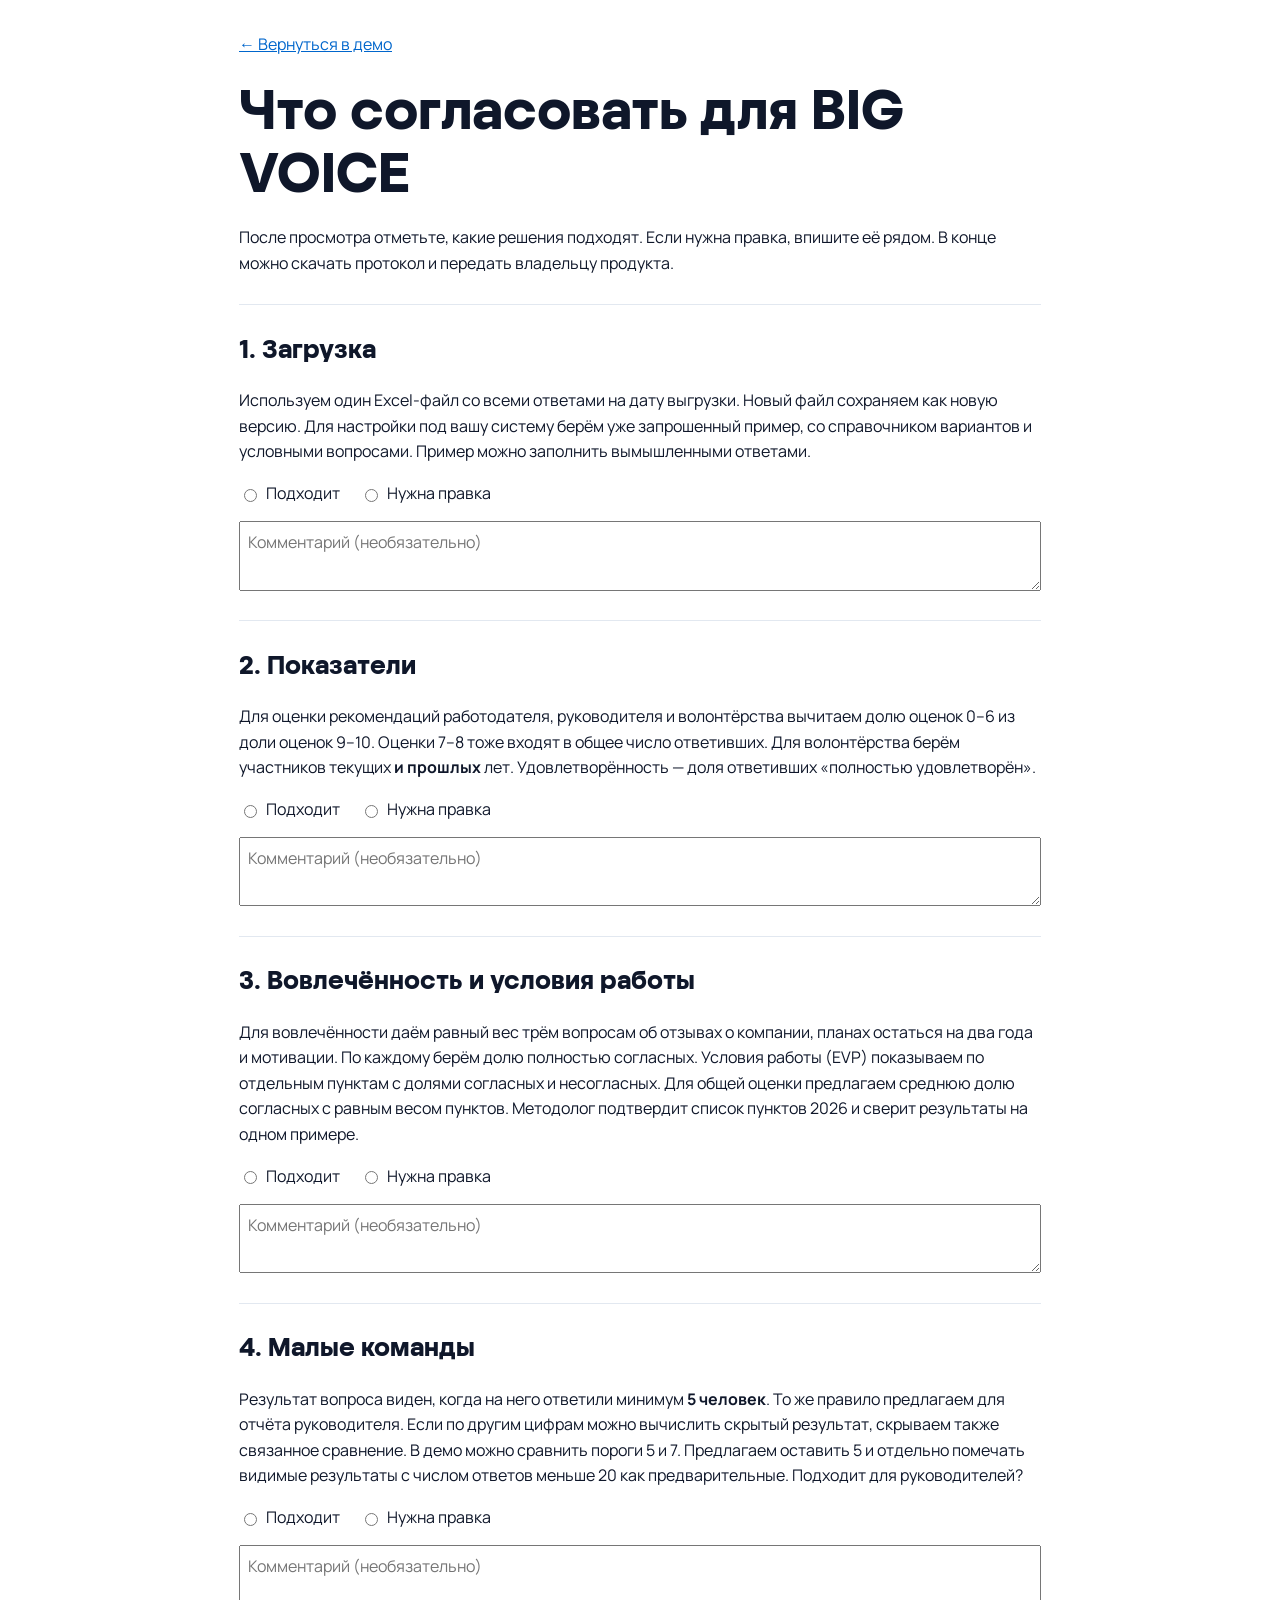
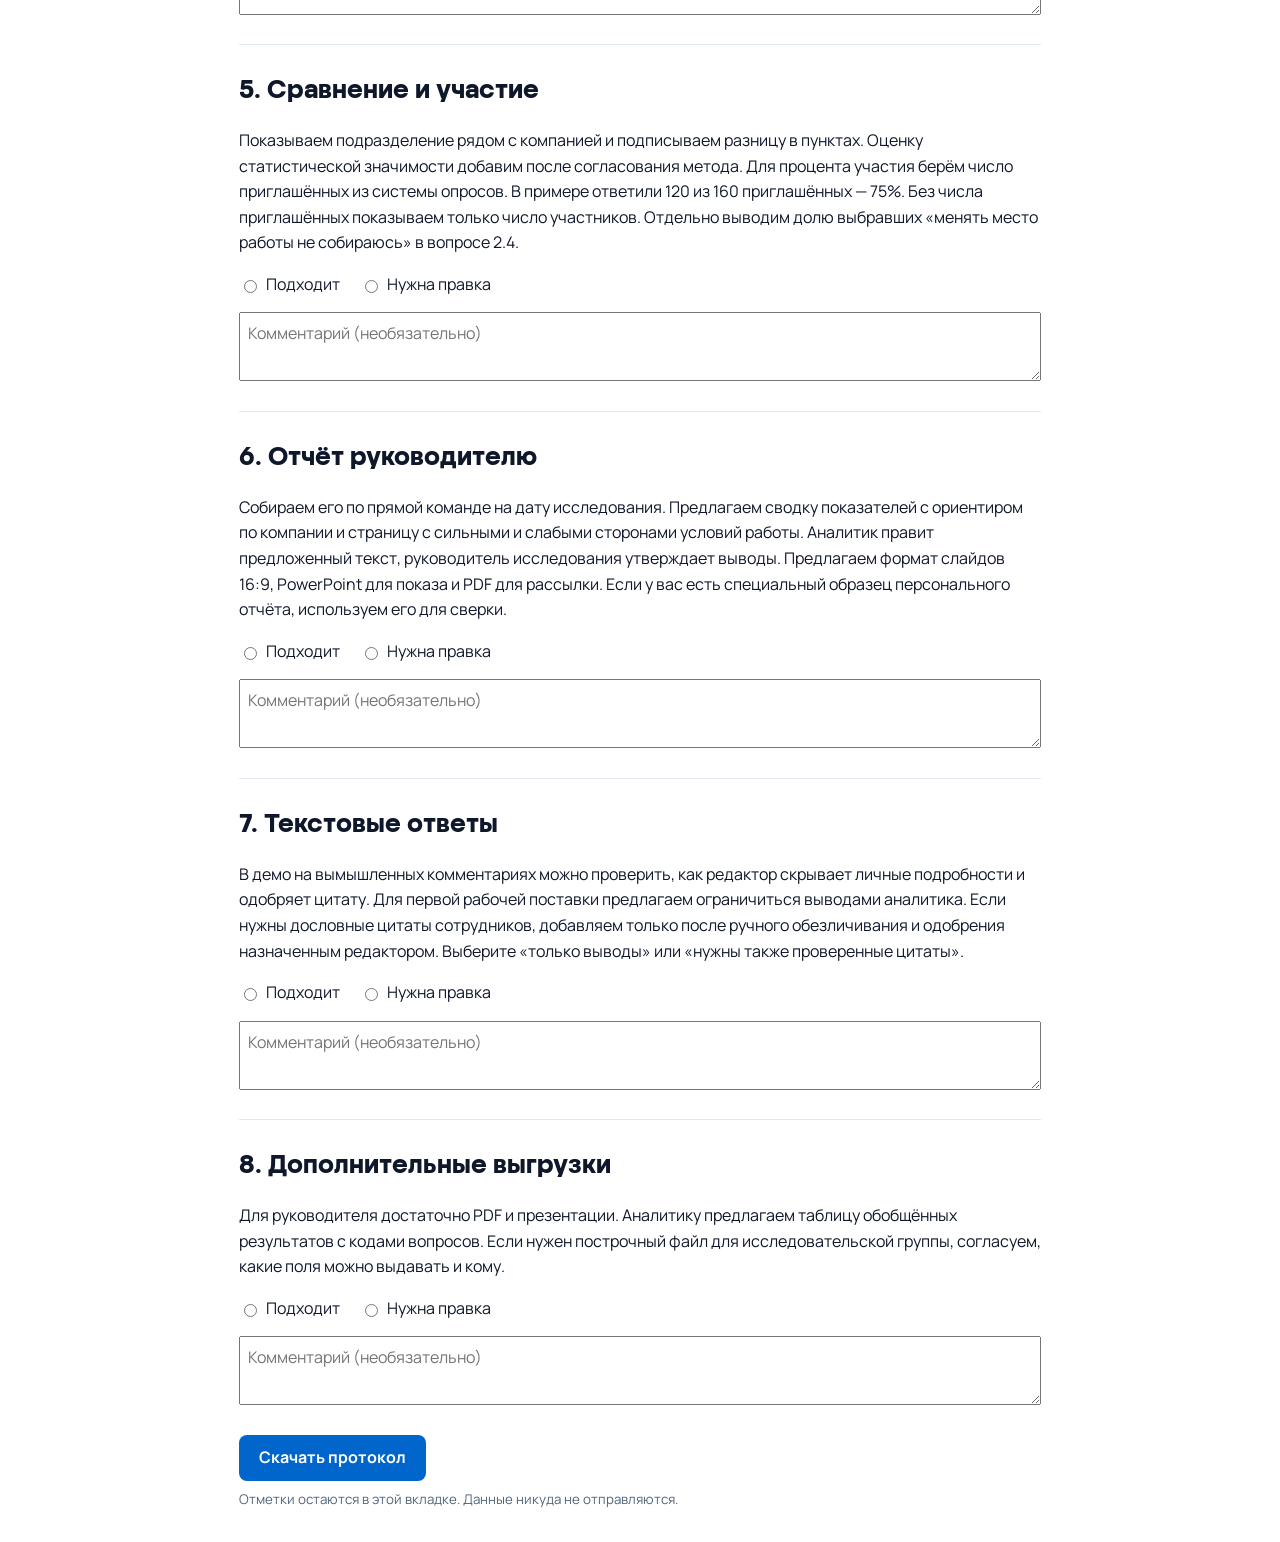
==== decisions.html @ deaf7852 "Publish BIG VOICE synthetic survey demo for GitHub Pages" ====
<!doctype html><html lang="ru"><meta charset="utf-8"><meta name="viewport" content="width=device-width,initial-scale=1"><title>Что согласовать · BIG VOICE</title><link rel="stylesheet" href="./portal5/tokens/fonts.css"><link rel="stylesheet" href="./portal5/tokens/palette.css"><link rel="stylesheet" href="./portal5/tokens/semantic.css"><style>*{box-sizing:border-box}body{background:var(--color-surface,#fff);color:var(--color-ink,#172b42);font:16px/1.6 Manrope,sans-serif;max-width:850px;margin:auto;padding:32px 24px}a{color:var(--color-accent,#066ac4)}h1,h2{font-family:'Biocad Display',Manrope,sans-serif;line-height:1.14}h1{font-size:clamp(34px,6vw,56px);margin:24px 0 12px}h2{font-size:26px}section{border-top:1px solid var(--color-border,#dbe2ea);padding:10px 0 22px}header{margin:24px 0 28px}label{display:inline-flex;align-items:center;gap:6px;margin-right:20px}textarea{width:100%;min-height:60px;font:inherit;margin-top:12px;padding:8px}button{font:inherit;font-weight:700;color:white;background:var(--color-accent,#0066cc);border:0;padding:10px 20px;border-radius:8px;cursor:pointer}small{display:block;margin-top:8px;color:#52667a}@media print{button,a,small{display:none}section{break-inside:avoid}}</style><a href="./">← Вернуться в демо</a><header><h1>Что согласовать для BIG VOICE</h1><p>После просмотра отметьте, какие решения подходят. Если нужна правка, впишите её рядом. В конце можно скачать протокол и передать владельцу продукта.</p></header><form><section><h2>1. Загрузка</h2><p>Используем один Excel-файл со всеми ответами на дату выгрузки. Новый файл сохраняем как новую версию. Для настройки под вашу систему берём уже запрошенный пример, со справочником вариантов и условными вопросами. Пример можно заполнить вымышленными ответами.</p><label><input type="radio" name="item0" value="Подходит">Подходит</label><label><input type="radio" name="item0" value="Нужна правка">Нужна правка</label><textarea aria-label="Комментарий: 1. Загрузка" placeholder="Комментарий (необязательно)"></textarea></section><section><h2>2. Показатели</h2><p>Для оценки рекомендаций работодателя, руководителя и волонтёрства вычитаем долю оценок 0–6 из доли оценок 9–10. Оценки 7–8 тоже входят в общее число ответивших. Для волонтёрства берём участников текущих <strong>и прошлых</strong> лет. Удовлетворённость — доля ответивших «полностью удовлетворён».</p><label><input type="radio" name="item1" value="Подходит">Подходит</label><label><input type="radio" name="item1" value="Нужна правка">Нужна правка</label><textarea aria-label="Комментарий: 2. Показатели" placeholder="Комментарий (необязательно)"></textarea></section><section><h2>3. Вовлечённость и условия работы</h2><p>Для вовлечённости даём равный вес трём вопросам об отзывах о компании, планах остаться на два года и мотивации. По каждому берём долю полностью согласных. Условия работы (EVP) показываем по отдельным пунктам с долями согласных и несогласных. Для общей оценки предлагаем среднюю долю согласных с равным весом пунктов. Методолог подтвердит список пунктов 2026 и сверит результаты на одном примере.</p><label><input type="radio" name="item2" value="Подходит">Подходит</label><label><input type="radio" name="item2" value="Нужна правка">Нужна правка</label><textarea aria-label="Комментарий: 3. Вовлечённость и условия работы" placeholder="Комментарий (необязательно)"></textarea></section><section><h2>4. Малые команды</h2><p>Результат вопроса виден, когда на него ответили минимум <strong>5 человек</strong>. То же правило предлагаем для отчёта руководителя. Если по другим цифрам можно вычислить скрытый результат, скрываем также связанное сравнение. В демо можно сравнить пороги 5 и 7. Предлагаем оставить 5 и отдельно помечать видимые результаты с числом ответов меньше 20 как предварительные. Подходит для руководителей?</p><label><input type="radio" name="item3" value="Подходит">Подходит</label><label><input type="radio" name="item3" value="Нужна правка">Нужна правка</label><textarea aria-label="Комментарий: 4. Малые команды" placeholder="Комментарий (необязательно)"></textarea></section><section><h2>5. Сравнение и участие</h2><p>Показываем подразделение рядом с компанией и подписываем разницу в пунктах. Оценку статистической значимости добавим после согласования метода. Для процента участия берём число приглашённых из системы опросов. В примере ответили 120 из 160 приглашённых — 75%. Без числа приглашённых показываем только число участников. Отдельно выводим долю выбравших «менять место работы не собираюсь» в вопросе 2.4.</p><label><input type="radio" name="item4" value="Подходит">Подходит</label><label><input type="radio" name="item4" value="Нужна правка">Нужна правка</label><textarea aria-label="Комментарий: 5. Сравнение и участие" placeholder="Комментарий (необязательно)"></textarea></section><section><h2>6. Отчёт руководителю</h2><p>Собираем его по прямой команде на дату исследования. Предлагаем сводку показателей с ориентиром по компании и страницу с сильными и слабыми сторонами условий работы. Аналитик правит предложенный текст, руководитель исследования утверждает выводы. Предлагаем формат слайдов 16:9, PowerPoint для показа и PDF для рассылки. Если у вас есть специальный образец персонального отчёта, используем его для сверки.</p><label><input type="radio" name="item5" value="Подходит">Подходит</label><label><input type="radio" name="item5" value="Нужна правка">Нужна правка</label><textarea aria-label="Комментарий: 6. Отчёт руководителю" placeholder="Комментарий (необязательно)"></textarea></section><section><h2>7. Текстовые ответы</h2><p>В демо на вымышленных комментариях можно проверить, как редактор скрывает личные подробности и одобряет цитату. Для первой рабочей поставки предлагаем ограничиться выводами аналитика. Если нужны дословные цитаты сотрудников, добавляем только после ручного обезличивания и одобрения назначенным редактором. Выберите «только выводы» или «нужны также проверенные цитаты».</p><label><input type="radio" name="item6" value="Подходит">Подходит</label><label><input type="radio" name="item6" value="Нужна правка">Нужна правка</label><textarea aria-label="Комментарий: 7. Текстовые ответы" placeholder="Комментарий (необязательно)"></textarea></section><section><h2>8. Дополнительные выгрузки</h2><p>Для руководителя достаточно PDF и презентации. Аналитику предлагаем таблицу обобщённых результатов с кодами вопросов. Если нужен построчный файл для исследовательской группы, согласуем, какие поля можно выдавать и кому.</p><label><input type="radio" name="item7" value="Подходит">Подходит</label><label><input type="radio" name="item7" value="Нужна правка">Нужна правка</label><textarea aria-label="Комментарий: 8. Дополнительные выгрузки" placeholder="Комментарий (необязательно)"></textarea></section><button type="button" id="save">Скачать протокол</button><small>Отметки остаются в этой вкладке. Данные никуда не отправляются.</small></form><script>document.getElementById('save').onclick=()=>{const s=['BIG VOICE · Протокол встречи',new Date().toLocaleDateString('ru-RU'),...Array.from(document.querySelectorAll('section'),el=>[el.querySelector('h2').textContent,el.querySelector('input:checked')?.value||'Не обсуждали',el.querySelector('textarea').value.trim()].filter(Boolean).join(' — '))].join('\n\n');const u=URL.createObjectURL(new Blob(['\ufeff',s],{type:'text/plain;charset=utf-8'})),a=document.createElement('a');a.href=u;a.download='BIG-VOICE-решения.txt';a.click();setTimeout(()=>URL.revokeObjectURL(u),2000)}</script></html>
---- portal5/tokens/fonts.css ----
@font-face {
  font-family: 'Manrope';
  font-style: normal;
  font-weight: 200 800;
  font-display: swap;
  src: url('../fonts/Manrope-Variable-cyrillic.woff2') format('woff2');
  unicode-range: U+0301, U+0400-045F, U+0490-0491, U+04B0-04B1, U+2116;
}

@font-face {
  font-family: 'Manrope';
  font-style: normal;
  font-weight: 200 800;
  font-display: swap;
  src: url('../fonts/Manrope-Variable-latin.woff2') format('woff2');
  unicode-range: U+0000-00FF, U+0131, U+0152-0153, U+02BB-02BC, U+02C6, U+02DA,
    U+02DC, U+0304, U+0308, U+0329, U+2000-206F, U+20AC, U+2122, U+2191, U+2193,
    U+2212, U+2215, U+FEFF, U+FFFD;
}

/* Biocad Display — фирменный дисплейный шрифт (заголовки/числа-витрины).
   Статичные начертания: Regular 400, Bold 700. */
@font-face {
  font-family: 'Biocad Display';
  font-style: normal;
  font-weight: 400;
  font-display: swap;
  src: url('../fonts/BiocadDisplay-Regular.ttf') format('truetype');
}

@font-face {
  font-family: 'Biocad Display';
  font-style: normal;
  font-weight: 700;
  font-display: swap;
  src: url('../fonts/BiocadDisplay-Bold.ttf') format('truetype');
}

/* 500/600 запросы маппятся на Bold (700) — у дисплейного шрифта нет middle-weight */
@font-face {
  font-family: 'Biocad Display';
  font-style: normal;
  font-weight: 500 600;
  font-display: swap;
  src: url('../fonts/BiocadDisplay-Bold.ttf') format('truetype');
}

@font-face {
  font-family: 'JetBrains Mono';
  font-style: normal;
  font-weight: 100 800;
  font-display: swap;
  src: url('../fonts/JetBrainsMono-Variable-cyrillic.woff2') format('woff2');
  unicode-range: U+0301, U+0400-045F, U+0490-0491, U+04B0-04B1, U+2116;
}

@font-face {
  font-family: 'JetBrains Mono';
  font-style: normal;
  font-weight: 100 800;
  font-display: swap;
  src: url('../fonts/JetBrainsMono-Variable-latin.woff2') format('woff2');
  unicode-range: U+0000-00FF, U+0131, U+0152-0153, U+02BB-02BC, U+02C6, U+02DA,
    U+02DC, U+0304, U+0308, U+0329, U+2000-206F, U+20AC, U+2122, U+2191, U+2193,
    U+2212, U+2215, U+FEFF, U+FFFD;
}
---- portal5/tokens/palette.css ----
/* BIOCAD Portal 5 — сырая палитра Figma (9 шкал × 10 ступеней). Auto-generated from @portal5/frontend-library@0.17.13. Не редактировать вручную — правьте источник в src/ui-kit и перегенерируйте. */

:root {
  --primary-50: #f2f8ff;
  --primary-100: #e7f2ff;
  --primary-200: #dcecff;
  --primary-300: #c4dfff;
  --primary-400: #7eb8ff;
  --primary-500: #3389f4;
  --primary-600: #0066cc;
  --primary-700: #09549d;
  --primary-800: #0b4482;
  --primary-900: #0e2a5a;
  --secondary-50: #f8fafc;
  --secondary-100: #f1f5f9;
  --secondary-200: #e2e8f0;
  --secondary-300: #cbd5e1;
  --secondary-400: #94a3b8;
  --secondary-500: #64748b;
  --secondary-600: #475569;
  --secondary-700: #334155;
  --secondary-800: #1e293b;
  --secondary-900: #0f172a;
  --neutral-50: #fafafa;
  --neutral-100: #f5f5f5;
  --neutral-200: #e5e5e5;
  --neutral-300: #d4d4d4;
  --neutral-400: #a3a3a3;
  --neutral-500: #737373;
  --neutral-600: #525252;
  --neutral-700: #404040;
  --neutral-800: #262626;
  --neutral-900: #171717;
  --red-50: #ffe9e8;
  --red-100: #fcdbd9;
  --red-200: #fac9c5;
  --red-300: #f8b7b2;
  --red-400: #f5928c;
  --red-500: #f16e65;
  --red-600: #ee4a3f;
  --red-700: #bf3b32;
  --red-800: #912d26;
  --red-900: #621e19;
  --green-50: #d9f2e7;
  --green-100: #c7ecdb;
  --green-200: #b6e5d0;
  --green-300: #a4dec4;
  --green-400: #80d1ac;
  --green-500: #5dc395;
  --green-600: #39b67d;
  --green-700: #2e9264;
  --green-800: #226d4b;
  --green-900: #174932;
  --orange-50: #fff7ed;
  --orange-100: #ffedd5;
  --orange-200: #fed7aa;
  --orange-300: #fdba74;
  --orange-400: #fb923c;
  --orange-500: #f97316;
  --orange-600: #ea580c;
  --orange-700: #c2410c;
  --orange-800: #9a3412;
  --orange-900: #7c2d12;
  --pink-50: #fdf2f8;
  --pink-100: #fce7f3;
  --pink-200: #fbcfe8;
  --pink-300: #f9a8d4;
  --pink-400: #f472b6;
  --pink-500: #ec4899;
  --pink-600: #db2777;
  --pink-700: #be185d;
  --pink-800: #9d174d;
  --pink-900: #831843;
  --purple-50: #f5f3ff;
  --purple-100: #ede9fe;
  --purple-200: #ddd6fe;
  --purple-300: #c4b5fd;
  --purple-400: #a78bfa;
  --purple-500: #8b5cf6;
  --purple-600: #7c3aed;
  --purple-700: #6d28d9;
  --purple-800: #5b21b6;
  --purple-900: #4c1d95;
  --teal-50: #f0fdfa;
  --teal-100: #ccfbf1;
  --teal-200: #99f6e4;
  --teal-300: #5eead4;
  --teal-400: #2dd4bf;
  --teal-500: #14b8a6;
  --teal-600: #0d9488;
  --teal-700: #0f766e;
  --teal-800: #115e59;
  --teal-900: #134e4a;
  --radius-10: 10px; /* @kind spacing */
  --radius-20: 20px; /* @kind spacing */
}
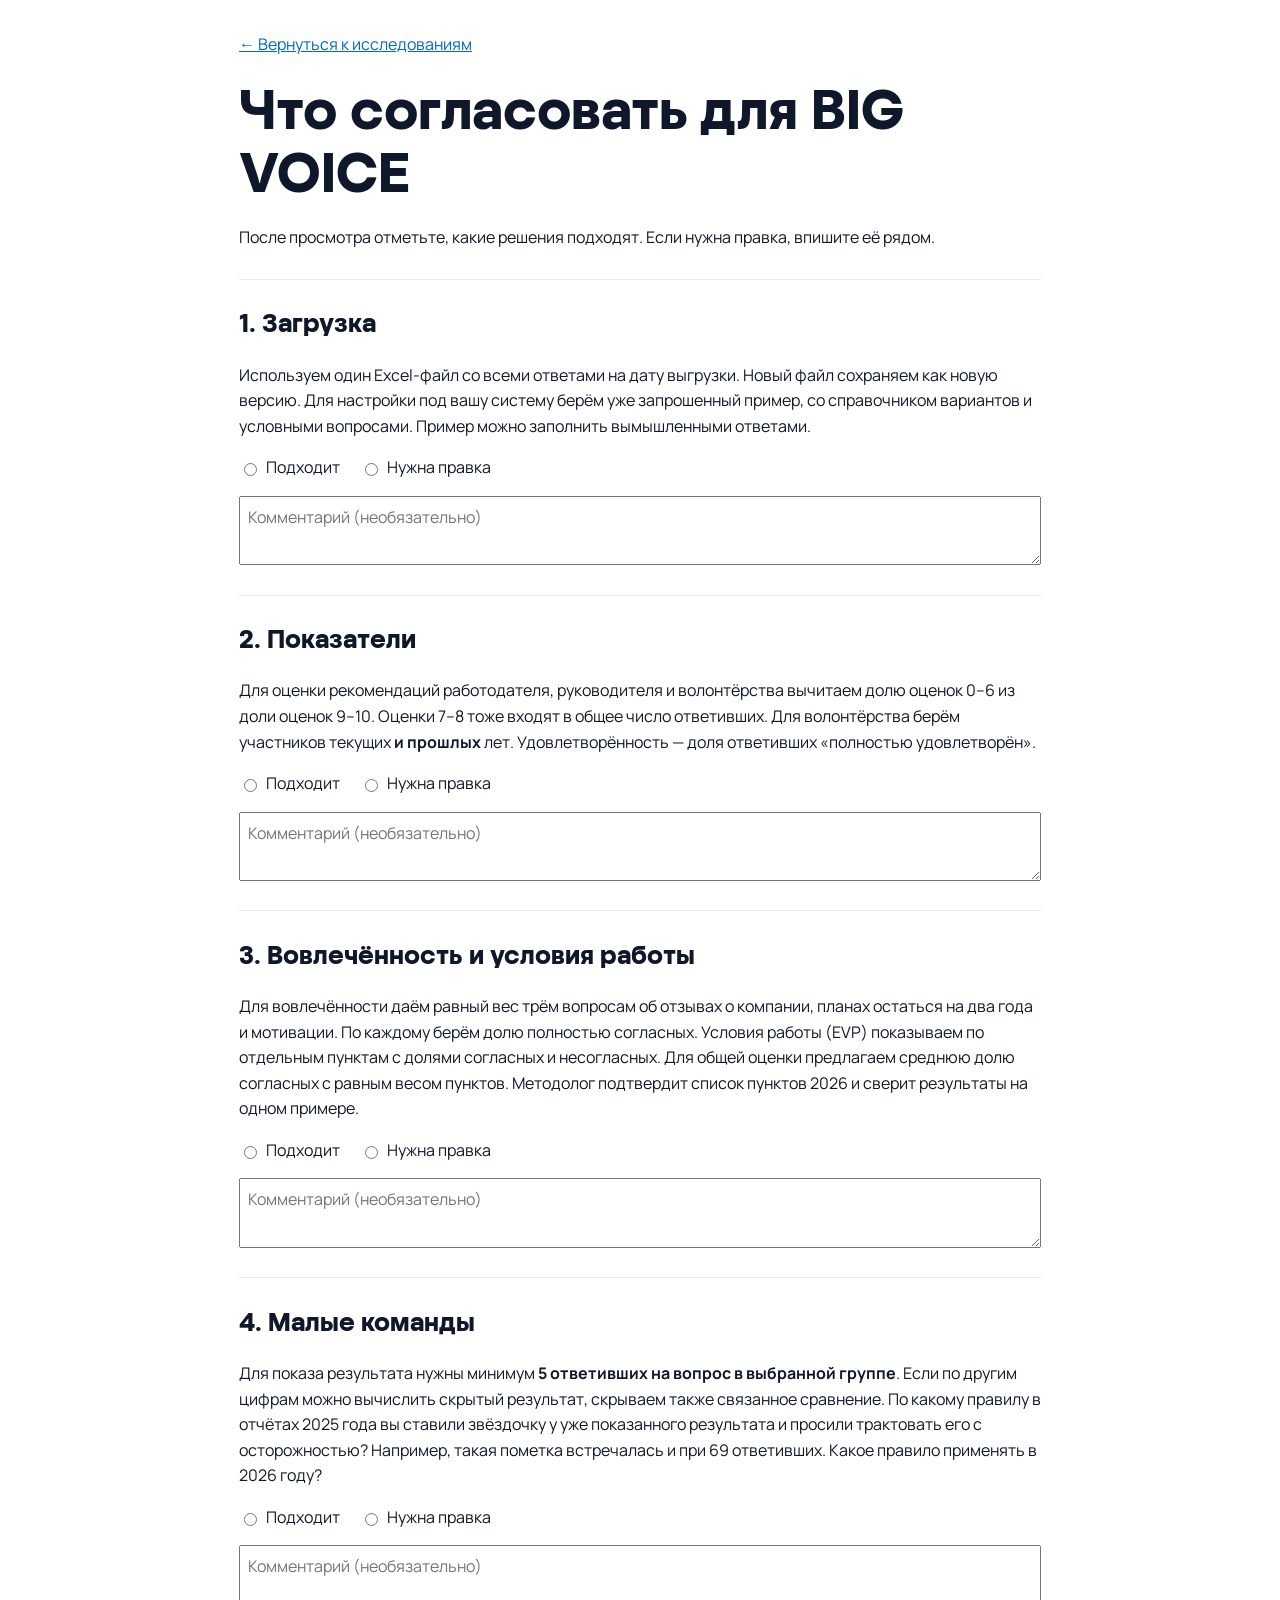
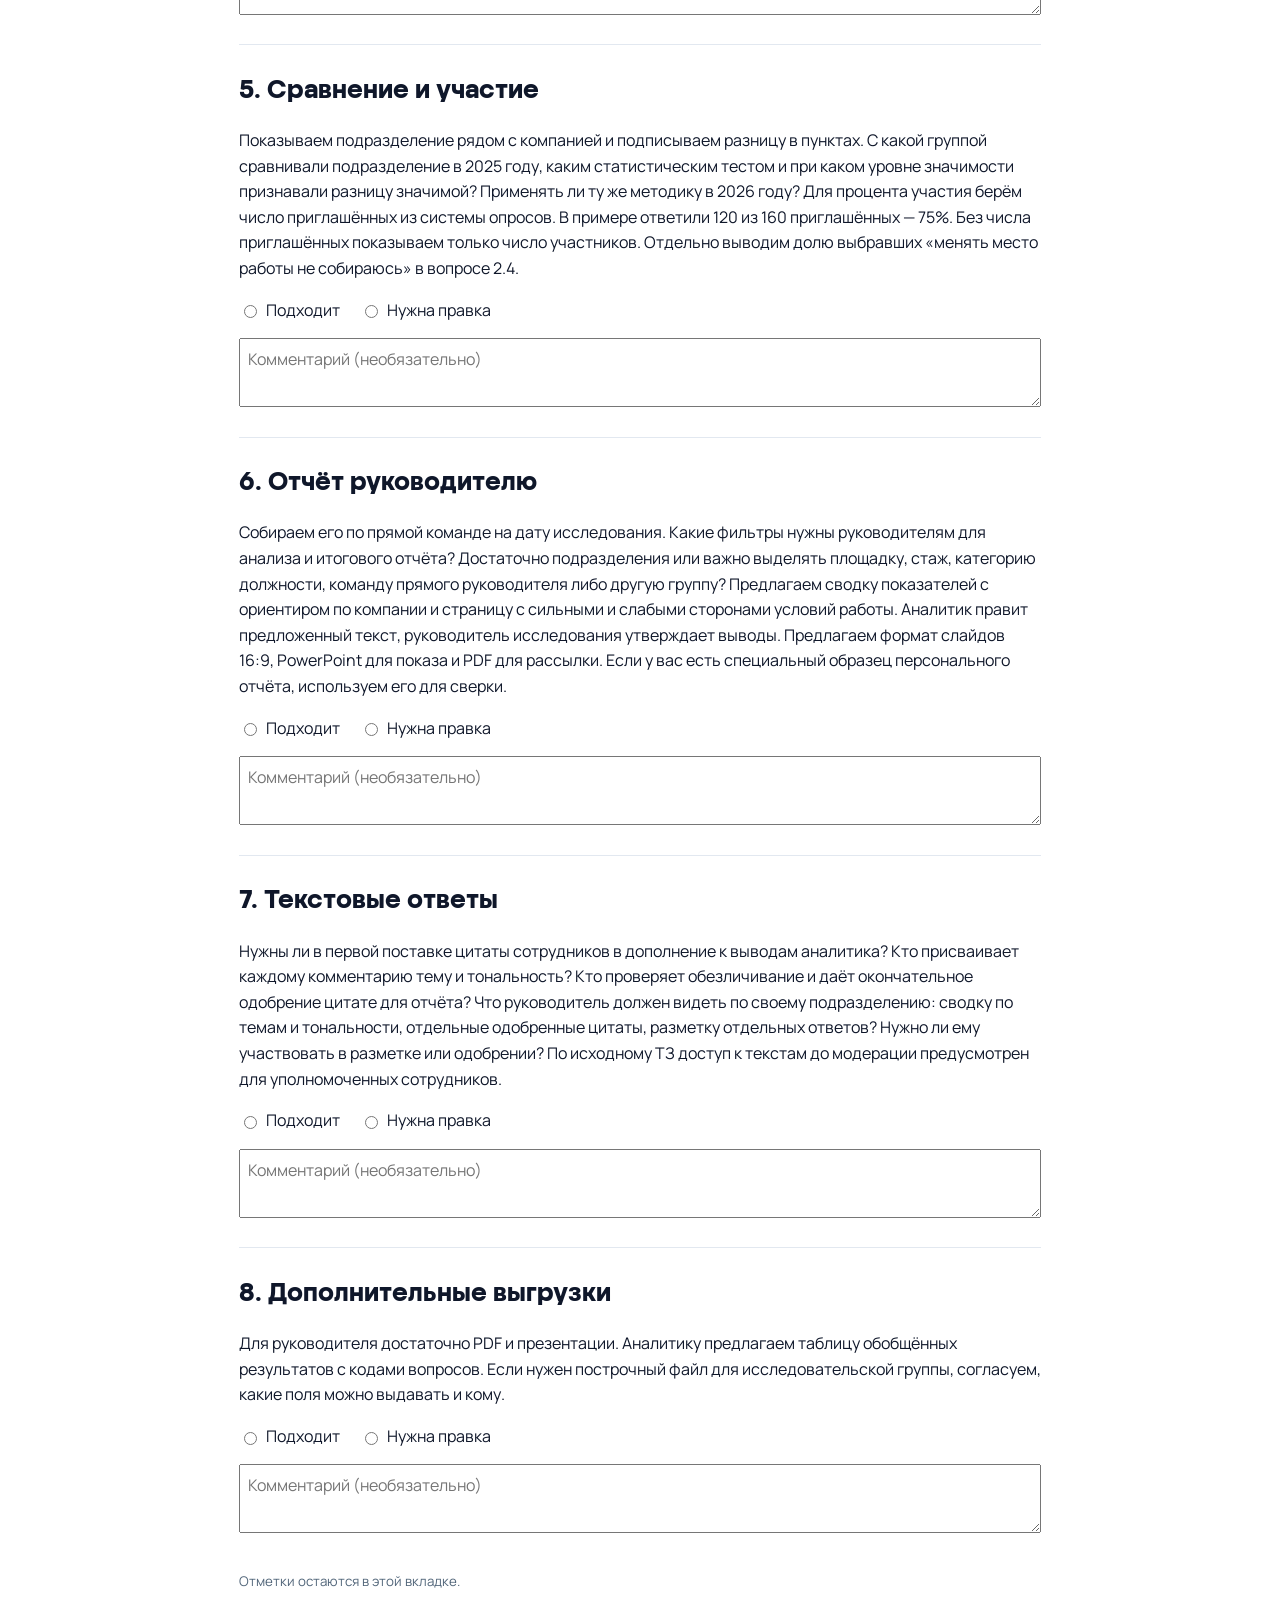
==== commit 226c8020: "Обновить аналитику и редактор отчётов BIG VOICE" ====
--- a/decisions.html
+++ b/decisions.html
@@ -1 +1 @@
-<!doctype html><html lang="ru"><meta charset="utf-8"><meta name="viewport" content="width=device-width,initial-scale=1"><title>Что согласовать · BIG VOICE</title><link rel="stylesheet" href="./portal5/tokens/fonts.css"><link rel="stylesheet" href="./portal5/tokens/palette.css"><link rel="stylesheet" href="./portal5/tokens/semantic.css"><style>*{box-sizing:border-box}body{background:var(--color-surface,#fff);color:var(--color-ink,#172b42);font:16px/1.6 Manrope,sans-serif;max-width:850px;margin:auto;padding:32px 24px}a{color:var(--color-accent,#066ac4)}h1,h2{font-family:'Biocad Display',Manrope,sans-serif;line-height:1.14}h1{font-size:clamp(34px,6vw,56px);margin:24px 0 12px}h2{font-size:26px}section{border-top:1px solid var(--color-border,#dbe2ea);padding:10px 0 22px}header{margin:24px 0 28px}label{display:inline-flex;align-items:center;gap:6px;margin-right:20px}textarea{width:100%;min-height:60px;font:inherit;margin-top:12px;padding:8px}button{font:inherit;font-weight:700;color:white;background:var(--color-accent,#0066cc);border:0;padding:10px 20px;border-radius:8px;cursor:pointer}small{display:block;margin-top:8px;color:#52667a}@media print{button,a,small{display:none}section{break-inside:avoid}}</style><a href="./">← Вернуться в демо</a><header><h1>Что согласовать для BIG VOICE</h1><p>После просмотра отметьте, какие решения подходят. Если нужна правка, впишите её рядом. В конце можно скачать протокол и передать владельцу продукта.</p></header><form><section><h2>1. Загрузка</h2><p>Используем один Excel-файл со всеми ответами на дату выгрузки. Новый файл сохраняем как новую версию. Для настройки под вашу систему берём уже запрошенный пример, со справочником вариантов и условными вопросами. Пример можно заполнить вымышленными ответами.</p><label><input type="radio" name="item0" value="Подходит">Подходит</label><label><input type="radio" name="item0" value="Нужна правка">Нужна правка</label><textarea aria-label="Комментарий: 1. Загрузка" placeholder="Комментарий (необязательно)"></textarea></section><section><h2>2. Показатели</h2><p>Для оценки рекомендаций работодателя, руководителя и волонтёрства вычитаем долю оценок 0–6 из доли оценок 9–10. Оценки 7–8 тоже входят в общее число ответивших. Для волонтёрства берём участников текущих <strong>и прошлых</strong> лет. Удовлетворённость — доля ответивших «полностью удовлетворён».</p><label><input type="radio" name="item1" value="Подходит">Подходит</label><label><input type="radio" name="item1" value="Нужна правка">Нужна правка</label><textarea aria-label="Комментарий: 2. Показатели" placeholder="Комментарий (необязательно)"></textarea></section><section><h2>3. Вовлечённость и условия работы</h2><p>Для вовлечённости даём равный вес трём вопросам об отзывах о компании, планах остаться на два года и мотивации. По каждому берём долю полностью согласных. Условия работы (EVP) показываем по отдельным пунктам с долями согласных и несогласных. Для общей оценки предлагаем среднюю долю согласных с равным весом пунктов. Методолог подтвердит список пунктов 2026 и сверит результаты на одном примере.</p><label><input type="radio" name="item2" value="Подходит">Подходит</label><label><input type="radio" name="item2" value="Нужна правка">Нужна правка</label><textarea aria-label="Комментарий: 3. Вовлечённость и условия работы" placeholder="Комментарий (необязательно)"></textarea></section><section><h2>4. Малые команды</h2><p>Результат вопроса виден, когда на него ответили минимум <strong>5 человек</strong>. То же правило предлагаем для отчёта руководителя. Если по другим цифрам можно вычислить скрытый результат, скрываем также связанное сравнение. В демо можно сравнить пороги 5 и 7. Предлагаем оставить 5 и отдельно помечать видимые результаты с числом ответов меньше 20 как предварительные. Подходит для руководителей?</p><label><input type="radio" name="item3" value="Подходит">Подходит</label><label><input type="radio" name="item3" value="Нужна правка">Нужна правка</label><textarea aria-label="Комментарий: 4. Малые команды" placeholder="Комментарий (необязательно)"></textarea></section><section><h2>5. Сравнение и участие</h2><p>Показываем подразделение рядом с компанией и подписываем разницу в пунктах. Оценку статистической значимости добавим после согласования метода. Для процента участия берём число приглашённых из системы опросов. В примере ответили 120 из 160 приглашённых — 75%. Без числа приглашённых показываем только число участников. Отдельно выводим долю выбравших «менять место работы не собираюсь» в вопросе 2.4.</p><label><input type="radio" name="item4" value="Подходит">Подходит</label><label><input type="radio" name="item4" value="Нужна правка">Нужна правка</label><textarea aria-label="Комментарий: 5. Сравнение и участие" placeholder="Комментарий (необязательно)"></textarea></section><section><h2>6. Отчёт руководителю</h2><p>Собираем его по прямой команде на дату исследования. Предлагаем сводку показателей с ориентиром по компании и страницу с сильными и слабыми сторонами условий работы. Аналитик правит предложенный текст, руководитель исследования утверждает выводы. Предлагаем формат слайдов 16:9, PowerPoint для показа и PDF для рассылки. Если у вас есть специальный образец персонального отчёта, используем его для сверки.</p><label><input type="radio" name="item5" value="Подходит">Подходит</label><label><input type="radio" name="item5" value="Нужна правка">Нужна правка</label><textarea aria-label="Комментарий: 6. Отчёт руководителю" placeholder="Комментарий (необязательно)"></textarea></section><section><h2>7. Текстовые ответы</h2><p>В демо на вымышленных комментариях можно проверить, как редактор скрывает личные подробности и одобряет цитату. Для первой рабочей поставки предлагаем ограничиться выводами аналитика. Если нужны дословные цитаты сотрудников, добавляем только после ручного обезличивания и одобрения назначенным редактором. Выберите «только выводы» или «нужны также проверенные цитаты».</p><label><input type="radio" name="item6" value="Подходит">Подходит</label><label><input type="radio" name="item6" value="Нужна правка">Нужна правка</label><textarea aria-label="Комментарий: 7. Текстовые ответы" placeholder="Комментарий (необязательно)"></textarea></section><section><h2>8. Дополнительные выгрузки</h2><p>Для руководителя достаточно PDF и презентации. Аналитику предлагаем таблицу обобщённых результатов с кодами вопросов. Если нужен построчный файл для исследовательской группы, согласуем, какие поля можно выдавать и кому.</p><label><input type="radio" name="item7" value="Подходит">Подходит</label><label><input type="radio" name="item7" value="Нужна правка">Нужна правка</label><textarea aria-label="Комментарий: 8. Дополнительные выгрузки" placeholder="Комментарий (необязательно)"></textarea></section><button type="button" id="save">Скачать протокол</button><small>Отметки остаются в этой вкладке. Данные никуда не отправляются.</small></form><script>document.getElementById('save').onclick=()=>{const s=['BIG VOICE · Протокол встречи',new Date().toLocaleDateString('ru-RU'),...Array.from(document.querySelectorAll('section'),el=>[el.querySelector('h2').textContent,el.querySelector('input:checked')?.value||'Не обсуждали',el.querySelector('textarea').value.trim()].filter(Boolean).join(' — '))].join('\n\n');const u=URL.createObjectURL(new Blob(['\ufeff',s],{type:'text/plain;charset=utf-8'})),a=document.createElement('a');a.href=u;a.download='BIG-VOICE-решения.txt';a.click();setTimeout(()=>URL.revokeObjectURL(u),2000)}</script></html>+<!doctype html><html lang="ru"><meta charset="utf-8"><meta name="viewport" content="width=device-width,initial-scale=1"><title>Что согласовать · BIG VOICE</title><link rel="stylesheet" href="./portal5/tokens/fonts.css"><link rel="stylesheet" href="./portal5/tokens/palette.css"><link rel="stylesheet" href="./portal5/tokens/semantic.css"><style>*{box-sizing:border-box}body{background:var(--color-surface,#fff);color:var(--color-ink,#172b42);font:16px/1.6 Manrope,sans-serif;max-width:850px;margin:auto;padding:32px 24px}a{color:var(--color-accent,#066ac4)}h1,h2{font-family:'Biocad Display',Manrope,sans-serif;line-height:1.14}h1{font-size:clamp(34px,6vw,56px);margin:24px 0 12px}h2{font-size:26px}section{border-top:1px solid var(--color-border,#dbe2ea);padding:10px 0 22px}header{margin:24px 0 28px}label{display:inline-flex;align-items:center;gap:6px;margin-right:20px}textarea{width:100%;min-height:60px;font:inherit;margin-top:12px;padding:8px}button{font:inherit;font-weight:700;color:white;background:var(--color-accent,#0066cc);border:0;padding:10px 20px;border-radius:8px;cursor:pointer}small{display:block;margin-top:8px;color:#52667a}@media print{button,a,small{display:none}section{break-inside:avoid}}</style><a href="./">← Вернуться к исследованиям</a><header><h1>Что согласовать для BIG VOICE</h1><p>После просмотра отметьте, какие решения подходят. Если нужна правка, впишите её рядом.</p></header><form><section><h2>1. Загрузка</h2><p>Используем один Excel-файл со всеми ответами на дату выгрузки. Новый файл сохраняем как новую версию. Для настройки под вашу систему берём уже запрошенный пример, со справочником вариантов и условными вопросами. Пример можно заполнить вымышленными ответами.</p><label><input type="radio" name="item0" value="Подходит">Подходит</label><label><input type="radio" name="item0" value="Нужна правка">Нужна правка</label><textarea aria-label="Комментарий: 1. Загрузка" placeholder="Комментарий (необязательно)"></textarea></section><section><h2>2. Показатели</h2><p>Для оценки рекомендаций работодателя, руководителя и волонтёрства вычитаем долю оценок 0–6 из доли оценок 9–10. Оценки 7–8 тоже входят в общее число ответивших. Для волонтёрства берём участников текущих <strong>и прошлых</strong> лет. Удовлетворённость — доля ответивших «полностью удовлетворён».</p><label><input type="radio" name="item1" value="Подходит">Подходит</label><label><input type="radio" name="item1" value="Нужна правка">Нужна правка</label><textarea aria-label="Комментарий: 2. Показатели" placeholder="Комментарий (необязательно)"></textarea></section><section><h2>3. Вовлечённость и условия работы</h2><p>Для вовлечённости даём равный вес трём вопросам об отзывах о компании, планах остаться на два года и мотивации. По каждому берём долю полностью согласных. Условия работы (EVP) показываем по отдельным пунктам с долями согласных и несогласных. Для общей оценки предлагаем среднюю долю согласных с равным весом пунктов. Методолог подтвердит список пунктов 2026 и сверит результаты на одном примере.</p><label><input type="radio" name="item2" value="Подходит">Подходит</label><label><input type="radio" name="item2" value="Нужна правка">Нужна правка</label><textarea aria-label="Комментарий: 3. Вовлечённость и условия работы" placeholder="Комментарий (необязательно)"></textarea></section><section><h2>4. Малые команды</h2><p>Для показа результата нужны минимум <strong>5 ответивших на вопрос в выбранной группе</strong>. Если по другим цифрам можно вычислить скрытый результат, скрываем также связанное сравнение. По какому правилу в отчётах 2025 года вы ставили звёздочку у уже показанного результата и просили трактовать его с осторожностью? Например, такая пометка встречалась и при 69 ответивших. Какое правило применять в 2026 году?</p><label><input type="radio" name="item3" value="Подходит">Подходит</label><label><input type="radio" name="item3" value="Нужна правка">Нужна правка</label><textarea aria-label="Комментарий: 4. Малые команды" placeholder="Комментарий (необязательно)"></textarea></section><section><h2>5. Сравнение и участие</h2><p>Показываем подразделение рядом с компанией и подписываем разницу в пунктах. С какой группой сравнивали подразделение в 2025 году, каким статистическим тестом и при каком уровне значимости признавали разницу значимой? Применять ли ту же методику в 2026 году? Для процента участия берём число приглашённых из системы опросов. В примере ответили 120 из 160 приглашённых — 75%. Без числа приглашённых показываем только число участников. Отдельно выводим долю выбравших «менять место работы не собираюсь» в вопросе 2.4.</p><label><input type="radio" name="item4" value="Подходит">Подходит</label><label><input type="radio" name="item4" value="Нужна правка">Нужна правка</label><textarea aria-label="Комментарий: 5. Сравнение и участие" placeholder="Комментарий (необязательно)"></textarea></section><section><h2>6. Отчёт руководителю</h2><p>Собираем его по прямой команде на дату исследования. Какие фильтры нужны руководителям для анализа и итогового отчёта? Достаточно подразделения или важно выделять площадку, стаж, категорию должности, команду прямого руководителя либо другую группу? Предлагаем сводку показателей с ориентиром по компании и страницу с сильными и слабыми сторонами условий работы. Аналитик правит предложенный текст, руководитель исследования утверждает выводы. Предлагаем формат слайдов 16:9, PowerPoint для показа и PDF для рассылки. Если у вас есть специальный образец персонального отчёта, используем его для сверки.</p><label><input type="radio" name="item5" value="Подходит">Подходит</label><label><input type="radio" name="item5" value="Нужна правка">Нужна правка</label><textarea aria-label="Комментарий: 6. Отчёт руководителю" placeholder="Комментарий (необязательно)"></textarea></section><section><h2>7. Текстовые ответы</h2><p>Нужны ли в первой поставке цитаты сотрудников в дополнение к выводам аналитика? Кто присваивает каждому комментарию тему и тональность? Кто проверяет обезличивание и даёт окончательное одобрение цитате для отчёта? Что руководитель должен видеть по своему подразделению: сводку по темам и тональности, отдельные одобренные цитаты, разметку отдельных ответов? Нужно ли ему участвовать в разметке или одобрении? По исходному ТЗ доступ к текстам до модерации предусмотрен для уполномоченных сотрудников.</p><label><input type="radio" name="item6" value="Подходит">Подходит</label><label><input type="radio" name="item6" value="Нужна правка">Нужна правка</label><textarea aria-label="Комментарий: 7. Текстовые ответы" placeholder="Комментарий (необязательно)"></textarea></section><section><h2>8. Дополнительные выгрузки</h2><p>Для руководителя достаточно PDF и презентации. Аналитику предлагаем таблицу обобщённых результатов с кодами вопросов. Если нужен построчный файл для исследовательской группы, согласуем, какие поля можно выдавать и кому.</p><label><input type="radio" name="item7" value="Подходит">Подходит</label><label><input type="radio" name="item7" value="Нужна правка">Нужна правка</label><textarea aria-label="Комментарий: 8. Дополнительные выгрузки" placeholder="Комментарий (необязательно)"></textarea></section><small>Отметки остаются в этой вкладке.</small></form></html>
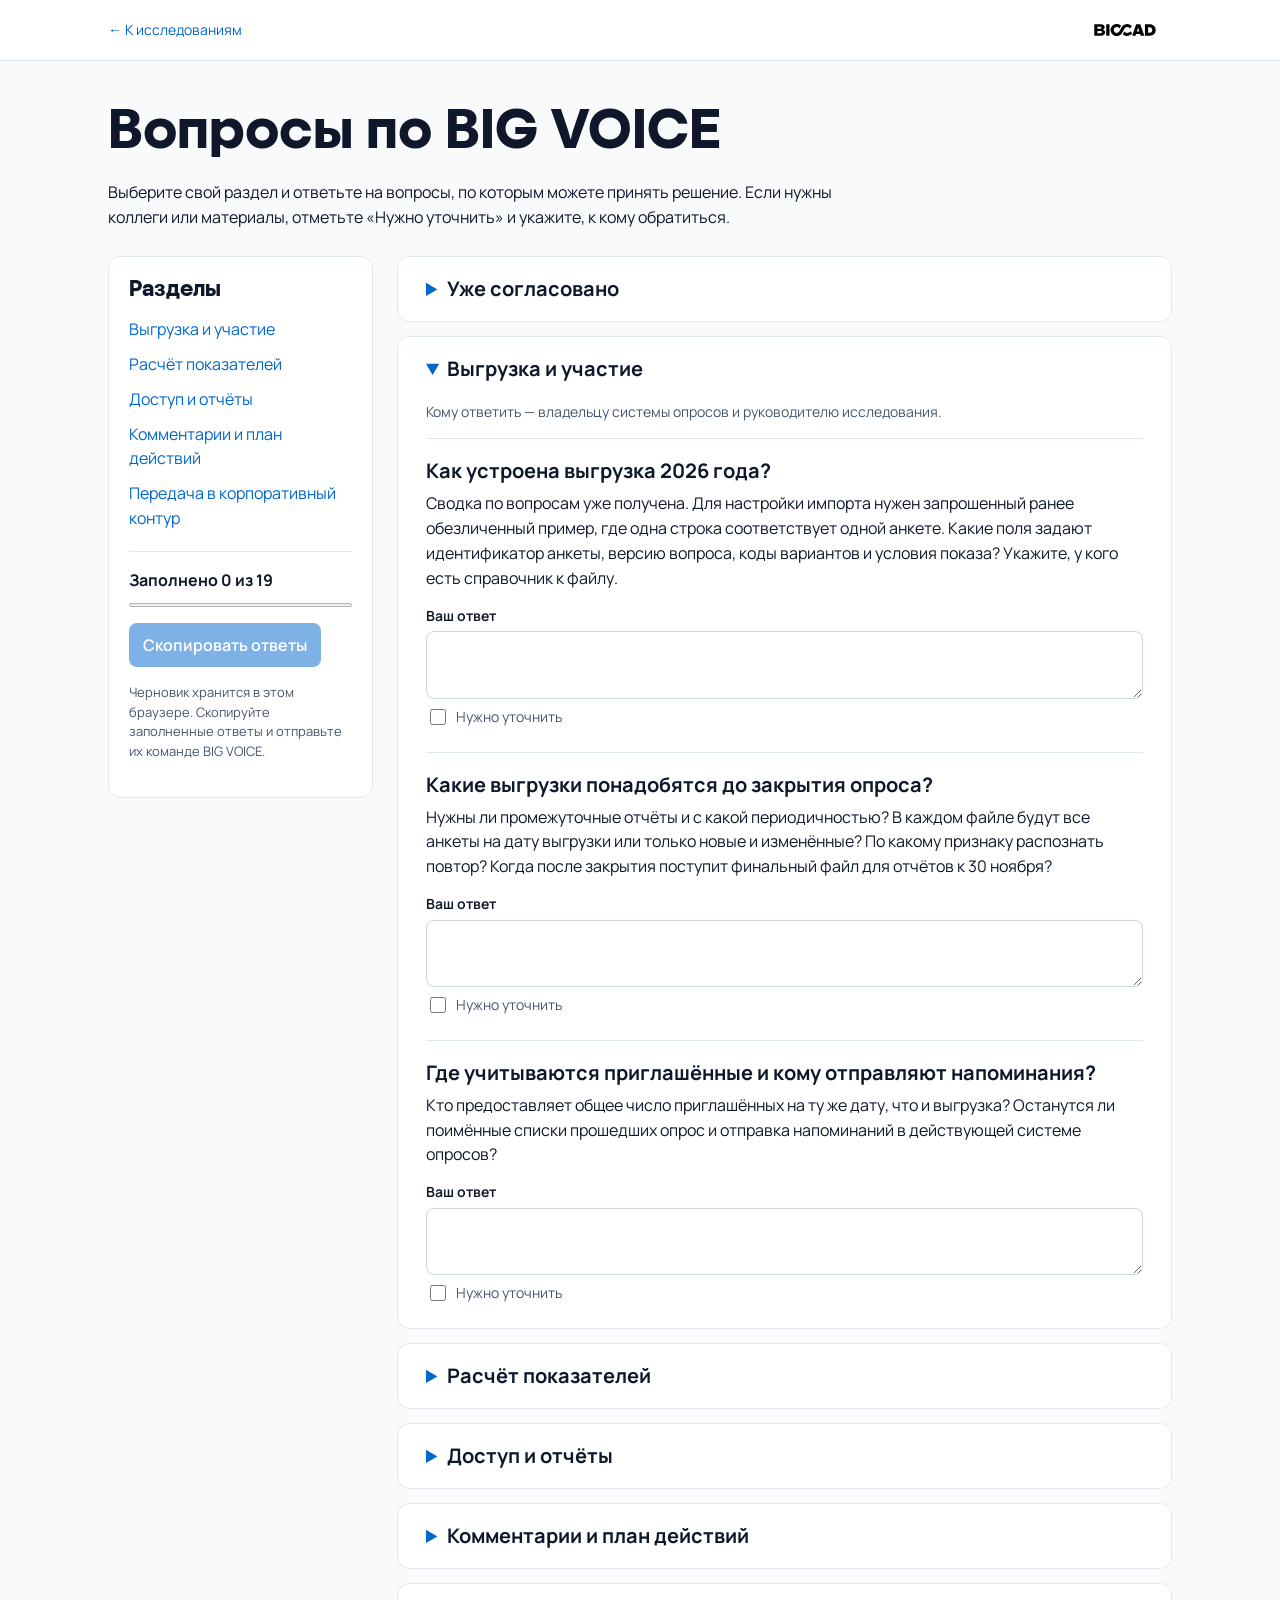
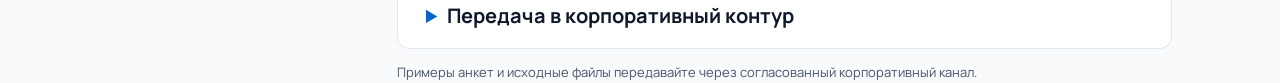
==== commit 1114f002: "Обновить вопросы заказчику и интерактивный протокол" ====
--- a/decisions.html
+++ b/decisions.html
@@ -1 +1,207 @@
-<!doctype html><html lang="ru"><meta charset="utf-8"><meta name="viewport" content="width=device-width,initial-scale=1"><title>Что согласовать · BIG VOICE</title><link rel="stylesheet" href="./portal5/tokens/fonts.css"><link rel="stylesheet" href="./portal5/tokens/palette.css"><link rel="stylesheet" href="./portal5/tokens/semantic.css"><style>*{box-sizing:border-box}body{background:var(--color-surface,#fff);color:var(--color-ink,#172b42);font:16px/1.6 Manrope,sans-serif;max-width:850px;margin:auto;padding:32px 24px}a{color:var(--color-accent,#066ac4)}h1,h2{font-family:'Biocad Display',Manrope,sans-serif;line-height:1.14}h1{font-size:clamp(34px,6vw,56px);margin:24px 0 12px}h2{font-size:26px}section{border-top:1px solid var(--color-border,#dbe2ea);padding:10px 0 22px}header{margin:24px 0 28px}label{display:inline-flex;align-items:center;gap:6px;margin-right:20px}textarea{width:100%;min-height:60px;font:inherit;margin-top:12px;padding:8px}button{font:inherit;font-weight:700;color:white;background:var(--color-accent,#0066cc);border:0;padding:10px 20px;border-radius:8px;cursor:pointer}small{display:block;margin-top:8px;color:#52667a}@media print{button,a,small{display:none}section{break-inside:avoid}}</style><a href="./">← Вернуться к исследованиям</a><header><h1>Что согласовать для BIG VOICE</h1><p>После просмотра отметьте, какие решения подходят. Если нужна правка, впишите её рядом.</p></header><form><section><h2>1. Загрузка</h2><p>Используем один Excel-файл со всеми ответами на дату выгрузки. Новый файл сохраняем как новую версию. Для настройки под вашу систему берём уже запрошенный пример, со справочником вариантов и условными вопросами. Пример можно заполнить вымышленными ответами.</p><label><input type="radio" name="item0" value="Подходит">Подходит</label><label><input type="radio" name="item0" value="Нужна правка">Нужна правка</label><textarea aria-label="Комментарий: 1. Загрузка" placeholder="Комментарий (необязательно)"></textarea></section><section><h2>2. Показатели</h2><p>Для оценки рекомендаций работодателя, руководителя и волонтёрства вычитаем долю оценок 0–6 из доли оценок 9–10. Оценки 7–8 тоже входят в общее число ответивших. Для волонтёрства берём участников текущих <strong>и прошлых</strong> лет. Удовлетворённость — доля ответивших «полностью удовлетворён».</p><label><input type="radio" name="item1" value="Подходит">Подходит</label><label><input type="radio" name="item1" value="Нужна правка">Нужна правка</label><textarea aria-label="Комментарий: 2. Показатели" placeholder="Комментарий (необязательно)"></textarea></section><section><h2>3. Вовлечённость и условия работы</h2><p>Для вовлечённости даём равный вес трём вопросам об отзывах о компании, планах остаться на два года и мотивации. По каждому берём долю полностью согласных. Условия работы (EVP) показываем по отдельным пунктам с долями согласных и несогласных. Для общей оценки предлагаем среднюю долю согласных с равным весом пунктов. Методолог подтвердит список пунктов 2026 и сверит результаты на одном примере.</p><label><input type="radio" name="item2" value="Подходит">Подходит</label><label><input type="radio" name="item2" value="Нужна правка">Нужна правка</label><textarea aria-label="Комментарий: 3. Вовлечённость и условия работы" placeholder="Комментарий (необязательно)"></textarea></section><section><h2>4. Малые команды</h2><p>Для показа результата нужны минимум <strong>5 ответивших на вопрос в выбранной группе</strong>. Если по другим цифрам можно вычислить скрытый результат, скрываем также связанное сравнение. По какому правилу в отчётах 2025 года вы ставили звёздочку у уже показанного результата и просили трактовать его с осторожностью? Например, такая пометка встречалась и при 69 ответивших. Какое правило применять в 2026 году?</p><label><input type="radio" name="item3" value="Подходит">Подходит</label><label><input type="radio" name="item3" value="Нужна правка">Нужна правка</label><textarea aria-label="Комментарий: 4. Малые команды" placeholder="Комментарий (необязательно)"></textarea></section><section><h2>5. Сравнение и участие</h2><p>Показываем подразделение рядом с компанией и подписываем разницу в пунктах. С какой группой сравнивали подразделение в 2025 году, каким статистическим тестом и при каком уровне значимости признавали разницу значимой? Применять ли ту же методику в 2026 году? Для процента участия берём число приглашённых из системы опросов. В примере ответили 120 из 160 приглашённых — 75%. Без числа приглашённых показываем только число участников. Отдельно выводим долю выбравших «менять место работы не собираюсь» в вопросе 2.4.</p><label><input type="radio" name="item4" value="Подходит">Подходит</label><label><input type="radio" name="item4" value="Нужна правка">Нужна правка</label><textarea aria-label="Комментарий: 5. Сравнение и участие" placeholder="Комментарий (необязательно)"></textarea></section><section><h2>6. Отчёт руководителю</h2><p>Собираем его по прямой команде на дату исследования. Какие фильтры нужны руководителям для анализа и итогового отчёта? Достаточно подразделения или важно выделять площадку, стаж, категорию должности, команду прямого руководителя либо другую группу? Предлагаем сводку показателей с ориентиром по компании и страницу с сильными и слабыми сторонами условий работы. Аналитик правит предложенный текст, руководитель исследования утверждает выводы. Предлагаем формат слайдов 16:9, PowerPoint для показа и PDF для рассылки. Если у вас есть специальный образец персонального отчёта, используем его для сверки.</p><label><input type="radio" name="item5" value="Подходит">Подходит</label><label><input type="radio" name="item5" value="Нужна правка">Нужна правка</label><textarea aria-label="Комментарий: 6. Отчёт руководителю" placeholder="Комментарий (необязательно)"></textarea></section><section><h2>7. Текстовые ответы</h2><p>Нужны ли в первой поставке цитаты сотрудников в дополнение к выводам аналитика? Кто присваивает каждому комментарию тему и тональность? Кто проверяет обезличивание и даёт окончательное одобрение цитате для отчёта? Что руководитель должен видеть по своему подразделению: сводку по темам и тональности, отдельные одобренные цитаты, разметку отдельных ответов? Нужно ли ему участвовать в разметке или одобрении? По исходному ТЗ доступ к текстам до модерации предусмотрен для уполномоченных сотрудников.</p><label><input type="radio" name="item6" value="Подходит">Подходит</label><label><input type="radio" name="item6" value="Нужна правка">Нужна правка</label><textarea aria-label="Комментарий: 7. Текстовые ответы" placeholder="Комментарий (необязательно)"></textarea></section><section><h2>8. Дополнительные выгрузки</h2><p>Для руководителя достаточно PDF и презентации. Аналитику предлагаем таблицу обобщённых результатов с кодами вопросов. Если нужен построчный файл для исследовательской группы, согласуем, какие поля можно выдавать и кому.</p><label><input type="radio" name="item7" value="Подходит">Подходит</label><label><input type="radio" name="item7" value="Нужна правка">Нужна правка</label><textarea aria-label="Комментарий: 8. Дополнительные выгрузки" placeholder="Комментарий (необязательно)"></textarea></section><small>Отметки остаются в этой вкладке.</small></form></html>+<!doctype html><html lang="ru"><head><meta charset="utf-8"><meta name="viewport" content="width=device-width,initial-scale=1">
+  <title>Вопросы по BIG VOICE</title><link rel="icon" href="./portal5/assets/logo-mark.svg"><link rel="stylesheet" href="./portal5/tokens/fonts.css"><link rel="stylesheet" href="./portal5/tokens/palette.css"><link rel="stylesheet" href="./portal5/tokens/semantic.css">
+  <style>
+    *{box-sizing:border-box}body{margin:0;color:var(--color-ink);background:var(--color-bg-subtle);font:16px/1.55 Manrope,sans-serif}
+    a{color:var(--color-accent)}button,textarea{font:inherit}button,summary,input{cursor:pointer}button:focus-visible,a:focus-visible,input:focus-visible,summary:focus-visible,textarea:focus-visible{outline:3px solid var(--color-accent);outline-offset:3px}
+    .sr{position:absolute;overflow:hidden;width:1px;height:1px;clip-path:inset(50%)}.wrap{max-width:1160px;margin:auto;padding:0 clamp(18px,4vw,48px)}
+    header{background:var(--color-bg);border-bottom:1px solid var(--color-border)}header .wrap{height:60px;display:flex;align-items:center;justify-content:space-between;gap:16px}
+    header img{width:94px}header a{font-size:14px;text-decoration:none}main{padding-bottom:56px}
+    h1,h2,h3,summary{color:var(--color-ink);line-height:1.2}h1,h2{font-family:'Biocad Display',Manrope,sans-serif}h1{font-weight:600;font-size:clamp(32px,5.5vw,56px);margin:0 0 14px}h2{font-size:22px;margin:0}h3{margin:0;font-size:20px}
+    .intro{padding:38px 0 26px}.intro p{max-width:770px;margin:0}.layout{display:grid;grid-template-columns:minmax(215px,265px) minmax(0,1fr);align-items:start;gap:24px}
+    aside,.sheet{border:1px solid var(--color-border);background:var(--color-bg);border-radius:12px}aside{padding:20px;position:sticky;top:16px}
+    nav{display:grid;gap:10px;margin:14px 0 20px}nav a{text-decoration:none}a:hover{text-decoration:underline}
+    progress{width:100%;height:8px;display:block;margin:8px 0 14px;accent-color:var(--color-accent)}small,.audience,.check{color:var(--color-ink-muted)}
+    .share{border-top:1px solid var(--color-border);padding-top:16px}small{display:block;font-size:13px;line-height:1.5}
+    button{background:var(--color-accent);color:white;border:0;border-radius:8px;padding:10px 14px;font-weight:600}button:disabled{opacity:.5;cursor:default}
+    #copy-status:not(:empty){margin-top:10px}.sheet{margin-bottom:14px;padding:0 clamp(14px,3vw,28px)}summary{padding:20px 0;font-size:20px;font-weight:700}summary::marker{color:var(--color-accent)}
+    .audience{margin:0 0 16px;font-size:14px}.sheet ul{margin:0 0 20px;padding-left:22px}.sheet li+li{margin-top:7px}
+    article{border-top:1px solid var(--color-border);padding:20px 0}article p{margin:8px 0 14px}textarea{width:100%;padding:8px 12px;resize:vertical;border:1px solid var(--color-border-strong,#8e9eac);border-radius:8px;color:inherit;background:var(--color-bg)}
+    .answer-label{display:block;font-size:14px;font-weight:650;margin-bottom:5px}.check{display:inline-flex;align-items:center;gap:7px;font-size:14px}.check input{width:16px;height:16px;accent-color:var(--color-accent)}
+    [hidden]{display:none!important}@media(max-width:800px){.layout{grid-template-columns:1fr;gap:16px}aside{position:static}nav{grid-template-columns:repeat(auto-fit,minmax(165px,1fr))}.intro{padding:26px 0 18px}}
+  </style></head><body>
+  <header><div class="wrap"><a href="./">← К исследованиям</a><img src="./portal5/assets/logo-full.svg" alt="BIOCAD"></div></header>
+  <main class="wrap"><div class="intro"><h1>Вопросы по BIG VOICE</h1><p>Выберите свой раздел и ответьте на вопросы, по которым можете принять решение. Если нужны коллеги или материалы, отметьте «Нужно уточнить» и укажите, к кому обратиться.</p></div>
+  <div class="layout"><aside><h2>Разделы</h2><nav aria-label="Разделы протокола"><a href="#section-source-format">Выгрузка и участие</a><a href="#section-scales">Расчёт показателей</a><a href="#section-hierarchy">Доступ и отчёты</a><a href="#section-moderation">Комментарии и план действий</a><a href="#section-environment">Передача в корпоративный контур</a></nav>
+    <div class="share"><strong id="progress">Заполнено 0 из 19</strong><progress id="progress-bar" max="19" value="0" aria-labelledby="progress"></progress>
+    <button type="button" id="copy" disabled>Скопировать ответы</button><p><small id="storage">Черновик хранится в этом браузере. Скопируйте заполненные ответы и отправьте их команде BIG VOICE.</small></p>
+    <small role="status" id="copy-status"></small><div id="manual" hidden><label for="protocol-text">Текст для отправки</label><textarea readonly id="protocol-text" rows="8"></textarea></div></div>
+    </aside><div><details class="sheet"><summary>Уже согласовано</summary><ul><li>Опрос проводится в существующей системе. В BIG VOICE вручную загружают XLSX для анализа и сборки отчётов.</li><li>Для отчётов 2026 нужны шесть показателей: eNPS, mNPS, удовлетворённость, вовлечённость, условия работы (EVP) и NPS волонтёрства. Исторические отчёты служат образцом оформления и методики.</li><li>Для раскрытия результата требуется минимум пять человек, ответивших на конкретный вопрос в выбранном срезе. Число приглашённых для расчёта общего охвата можно указать при загрузке.</li><li>К 30 ноября нужны общий отчёт, отчёты подразделений и персональные отчёты руководителей. Для корпоративной поставки предусмотрены PDF и PPTX. Руководитель может добавлять текстовые выводы вручную.</li></ul></details>
+    <details class="sheet topic" id="section-source-format" open><summary>Выгрузка и участие</summary><p class="audience">Кому ответить — владельцу системы опросов и руководителю исследования.</p><article data-question="source-format">
+    <h3>Как устроена выгрузка 2026 года?</h3><p>Сводка по вопросам уже получена. Для настройки импорта нужен запрошенный ранее обезличенный пример, где одна строка соответствует одной анкете. Какие поля задают идентификатор анкеты, версию вопроса, коды вариантов и условия показа? Укажите, у кого есть справочник к файлу.</p>
+    <label class="answer-label" for="answer-source-format">Ваш ответ<span class="sr"> — Как устроена выгрузка 2026 года?</span></label>
+    <textarea id="answer-source-format" rows="2"></textarea>
+    <label class="check"><input type="checkbox"> Нужно уточнить<span class="sr"> — Как устроена выгрузка 2026 года?</span></label>
+  </article><article data-question="delivery">
+    <h3>Какие выгрузки понадобятся до закрытия опроса?</h3><p>Нужны ли промежуточные отчёты и с какой периодичностью? В каждом файле будут все анкеты на дату выгрузки или только новые и изменённые? По какому признаку распознать повтор? Когда после закрытия поступит финальный файл для отчётов к 30 ноября?</p>
+    <label class="answer-label" for="answer-delivery">Ваш ответ<span class="sr"> — Какие выгрузки понадобятся до закрытия опроса?</span></label>
+    <textarea id="answer-delivery" rows="2"></textarea>
+    <label class="check"><input type="checkbox"> Нужно уточнить<span class="sr"> — Какие выгрузки понадобятся до закрытия опроса?</span></label>
+  </article><article data-question="participation">
+    <h3>Где учитываются приглашённые и кому отправляют напоминания?</h3><p>Кто предоставляет общее число приглашённых на ту же дату, что и выгрузка? Останутся ли поимённые списки прошедших опрос и отправка напоминаний в действующей системе опросов?</p>
+    <label class="answer-label" for="answer-participation">Ваш ответ<span class="sr"> — Где учитываются приглашённые и кому отправляют напоминания?</span></label>
+    <textarea id="answer-participation" rows="2"></textarea>
+    <label class="check"><input type="checkbox"> Нужно уточнить<span class="sr"> — Где учитываются приглашённые и кому отправляют напоминания?</span></label>
+  </article></details><details class="sheet topic" id="section-scales" ><summary>Расчёт показателей</summary><p class="audience">Кому ответить — методологу исследования. Для проверки подойдёт небольшой контрольный пример с ожидаемыми результатами.</p><article data-question="scales">
+    <h3>Какие шкалы и базы брать из анкеты?</h3><p>Как закодированы шкалы в матрицах 2.1, 4.1 и 10.1? В вопросе 8.2 можно выбрать несколько вариантов, расставить их по порядку или сделать и то и другое? Как учитывать незавершённые анкеты, пропуски, «затрудняюсь», «не знаком с проектом» и вопросы, которые человеку не задавались?</p>
+    <label class="answer-label" for="answer-scales">Ваш ответ<span class="sr"> — Какие шкалы и базы брать из анкеты?</span></label>
+    <textarea id="answer-scales" rows="2"></textarea>
+    <label class="check"><input type="checkbox"> Нужно уточнить<span class="sr"> — Какие шкалы и базы брать из анкеты?</span></label>
+  </article><article data-question="nps-satisfaction">
+    <h3>Как считать рекомендации и удовлетворённость?</h3><p>Для eNPS работодателя и mNPS руководителя предлагаем вычитать долю оценок 0–6 из доли оценок 9–10 среди ответивших по шкале 0–10. Оценки 7–8 входят в базу. Подходит ли этот расчёт также для NPS волонтёрства и какие участники туда входят — текущего года, прошлых лет или обеих групп? Для удовлетворённости берём долю «полностью удовлетворён» или объединяем несколько ответов?</p>
+    <label class="answer-label" for="answer-nps-satisfaction">Ваш ответ<span class="sr"> — Как считать рекомендации и удовлетворённость?</span></label>
+    <textarea id="answer-nps-satisfaction" rows="2"></textarea>
+    <label class="check"><input type="checkbox"> Нужно уточнить<span class="sr"> — Как считать рекомендации и удовлетворённость?</span></label>
+  </article><article data-question="engagement-evp">
+    <h3>Как свести вовлечённость и EVP?</h3><p>Для вовлечённости предлагаем усреднять доли «полностью согласен» по трём вопросам: отзывы о компании, намерение остаться на два года и мотивация. Какие вопросы и веса применять в 2026 году? Для EVP уточните список утверждений, границы согласных, нейтральных и несогласных на фактической шкале. Нужен ли общий балл EVP и как его считать? Кто сверит контрольные значения шести показателей?</p>
+    <label class="answer-label" for="answer-engagement-evp">Ваш ответ<span class="sr"> — Как свести вовлечённость и EVP?</span></label>
+    <textarea id="answer-engagement-evp" rows="2"></textarea>
+    <label class="check"><input type="checkbox"> Нужно уточнить<span class="sr"> — Как свести вовлечённость и EVP?</span></label>
+  </article><article data-question="small-base">
+    <h3>Когда ставить отметку «Малая база»?</h3><p>Как в 2025 году решали, что уже опубликованный результат нужно пометить звёздочкой? Такая пометка встречалась и при 69 ответивших. Какое правило применять в 2026 году и к каким показателям?</p>
+    <label class="answer-label" for="answer-small-base">Ваш ответ<span class="sr"> — Когда ставить отметку «Малая база»?</span></label>
+    <textarea id="answer-small-base" rows="2"></textarea>
+    <label class="check"><input type="checkbox"> Нужно уточнить<span class="sr"> — Когда ставить отметку «Малая база»?</span></label>
+  </article><article data-question="significance">
+    <h3>Когда разницу считать статистически значимой?</h3><p>С кем в 2025 году сравнивали подразделение — со всей компанией, с остальными подразделениями или с другой группой? Какой статистический тест и уровень значимости применяли? Нужна ли эта проверка в 2026 году и для каких сравнений достаточно показать разницу в пунктах?</p>
+    <label class="answer-label" for="answer-significance">Ваш ответ<span class="sr"> — Когда разницу считать статистически значимой?</span></label>
+    <textarea id="answer-significance" rows="2"></textarea>
+    <label class="check"><input type="checkbox"> Нужно уточнить<span class="sr"> — Когда разницу считать статистически значимой?</span></label>
+  </article></details><details class="sheet topic" id="section-hierarchy" ><summary>Доступ и отчёты</summary><p class="audience">Кому ответить — руководителю исследования, владельцу оргструктуры и представителю руководителей.</p><article data-question="hierarchy">
+    <h3>Как определить команду руководителя и границы доступа?</h3><p>Из какого справочника брать подразделение и прямого руководителя на дату опроса? Есть ли в нём устойчивые идентификаторы? В персональный отчёт входят только прямые подчинённые или также вложенные подразделения? Может ли руководитель видеть общий результат компании для сравнения?</p>
+    <label class="answer-label" for="answer-hierarchy">Ваш ответ<span class="sr"> — Как определить команду руководителя и границы доступа?</span></label>
+    <textarea id="answer-hierarchy" rows="2"></textarea>
+    <label class="check"><input type="checkbox"> Нужно уточнить<span class="sr"> — Как определить команду руководителя и границы доступа?</span></label>
+  </article><article data-question="filters">
+    <h3>Какие фильтры нужны руководителю?</h3><p>Какие признаки нужны для разбора ответов на экране, а какие должны попасть в итоговый отчёт? Например, подразделение, площадка, стаж, категория должности или прямая команда. Приведите один срез, которым руководитель воспользуется на встрече.</p>
+    <label class="answer-label" for="answer-filters">Ваш ответ<span class="sr"> — Какие фильтры нужны руководителю?</span></label>
+    <textarea id="answer-filters" rows="2"></textarea>
+    <label class="check"><input type="checkbox"> Нужно уточнить<span class="sr"> — Какие фильтры нужны руководителю?</span></label>
+  </article><article data-question="permissions">
+    <h3>Кто может менять данные, отчёты и скачивать результаты?</h3><p>Какие действия разрешены аналитику и руководителю — загрузить или удалить исследование, создать, изменить, удалить или скачать отчёт, выгрузить агрегаты графика в PNG и XLSX? Нужны ли кому-либо построчные выгрузки? Если да, укажите получателя, цель и разрешённые поля.</p><p>Если у руководителя одновременно открыты персональный и подразделенческий отчёты, в какие из них он может добавить график или одобренную цитату? Может ли он дополнять отчёт, созданный другим сотрудником?</p>
+    <label class="answer-label" for="answer-permissions">Ваш ответ<span class="sr"> — Кто может менять данные, отчёты и скачивать результаты?</span></label>
+    <textarea id="answer-permissions" rows="2"></textarea>
+    <label class="check"><input type="checkbox"> Нужно уточнить<span class="sr"> — Кто может менять данные, отчёты и скачивать результаты?</span></label>
+  </article><article data-question="report-layout">
+    <h3>Что руководителю нужно на первой странице отчёта?</h3><p>В обновлённом примере рядом с выводом стоит таблица показателей подразделения и компании. Какие показатели оставить на первом слайде, а какие перенести в подробную часть? Какие блоки из общих и подразделенческих отчётов 2025 сохранить? Есть ли отдельный образец персонального отчёта?</p>
+    <label class="answer-label" for="answer-report-layout">Ваш ответ<span class="sr"> — Что руководителю нужно на первой странице отчёта?</span></label>
+    <textarea id="answer-report-layout" rows="2"></textarea>
+    <label class="check"><input type="checkbox"> Нужно уточнить<span class="sr"> — Что руководителю нужно на первой странице отчёта?</span></label>
+  </article><article data-question="report-acceptance">
+    <h3>Кто готовит выводы и принимает три вида отчётов?</h3><p>Укажите ответственных за текст выводов и приёмку общего, подразделенческого и персонального отчётов к 30 ноября. Подходит ли формат слайдов 16:9 и в каких приложениях нужно проверить PDF и презентацию перед передачей?</p>
+    <label class="answer-label" for="answer-report-acceptance">Ваш ответ<span class="sr"> — Кто готовит выводы и принимает три вида отчётов?</span></label>
+    <textarea id="answer-report-acceptance" rows="2"></textarea>
+    <label class="check"><input type="checkbox"> Нужно уточнить<span class="sr"> — Кто готовит выводы и принимает три вида отчётов?</span></label>
+  </article></details><details class="sheet topic" id="section-moderation" ><summary>Комментарии и план действий</summary><p class="audience">Кому ответить — владельцу исследования, модератору и представителю руководителей.</p><article data-question="moderation">
+    <h3>Какая работа с комментариями нужна в первой версии?</h3><p>Нужны ли сводка по темам, одобренные цитаты в отчёте и карта проблем взаимодействия? Кто размечает тему и тональность каждого ответа, кто обезличивает текст и кто окончательно одобряет цитату? Что видит руководитель своего подразделения и участвует ли он в проверке?</p>
+    <label class="answer-label" for="answer-moderation">Ваш ответ<span class="sr"> — Какая работа с комментариями нужна в первой версии?</span></label>
+    <textarea id="answer-moderation" rows="2"></textarea>
+    <label class="check"><input type="checkbox"> Нужно уточнить<span class="sr"> — Какая работа с комментариями нужна в первой версии?</span></label>
+  </article><article data-question="redaction">
+    <h3>Какие детали подсвечивать перед одобрением цитаты?</h3><p>По каким справочникам можно распознавать имена, должности, названия проектов и небольших команд? Как определяется малая команда для проверки текста? Укажите владельца справочника или приведите вымышленный пример фразы, которую модератор должен обезличить.</p>
+    <label class="answer-label" for="answer-redaction">Ваш ответ<span class="sr"> — Какие детали подсвечивать перед одобрением цитаты?</span></label>
+    <textarea id="answer-redaction" rows="2"></textarea>
+    <label class="check"><input type="checkbox"> Нужно уточнить<span class="sr"> — Какие детали подсвечивать перед одобрением цитаты?</span></label>
+  </article><article data-question="escalation">
+    <h3>Кому передавать чувствительный сигнал?</h3><p>Какие сообщения модератор должен передавать на отдельное рассмотрение? Кто видит закрытую очередь, принимает решение и в какой срок? Что после переноса могут видеть модератор и руководитель?</p>
+    <label class="answer-label" for="answer-escalation">Ваш ответ<span class="sr"> — Кому передавать чувствительный сигнал?</span></label>
+    <textarea id="answer-escalation" rows="2"></textarea>
+    <label class="check"><input type="checkbox"> Нужно уточнить<span class="sr"> — Кому передавать чувствительный сигнал?</span></label>
+  </article><article data-question="actions">
+    <h3>Нужен ли «План действий» в первой версии?</h3><p>Если да, как руководитель получает меры — формулирует сам, выбирает готовые рекомендации или использует оба способа? Кто готовит и обновляет список рекомендаций?</p>
+    <label class="answer-label" for="answer-actions">Ваш ответ<span class="sr"> — Нужен ли «План действий» в первой версии?</span></label>
+    <textarea id="answer-actions" rows="2"></textarea>
+    <label class="check"><input type="checkbox"> Нужно уточнить<span class="sr"> — Нужен ли «План действий» в первой версии?</span></label>
+  </article></details><details class="sheet topic" id="section-environment" ><summary>Передача в корпоративный контур</summary><p class="audience">Кому ответить — владельцу данных и координатору запуска.</p><article data-question="environment">
+    <h3>Где можно проверить реальную выгрузку?</h3><p>Какая корпоративная площадка и канал передачи разрешены для обезличенных анкет и контрольных расчётов? Кто со стороны владельца данных и информационной безопасности подтверждает допуск?</p>
+    <label class="answer-label" for="answer-environment">Ваш ответ<span class="sr"> — Где можно проверить реальную выгрузку?</span></label>
+    <textarea id="answer-environment" rows="2"></textarea>
+    <label class="check"><input type="checkbox"> Нужно уточнить<span class="sr"> — Где можно проверить реальную выгрузку?</span></label>
+  </article><article data-question="release">
+    <h3>Кто координирует запуск к 27 ноября?</h3><p>Укажите контакты по инфраструктуре (DevOps), управлению доступом (IDM) и информационной безопасности (ДИБ). Кто подтверждает доступы и сроки согласований для запуска и кому передать сборку для проверки?</p>
+    <label class="answer-label" for="answer-release">Ваш ответ<span class="sr"> — Кто координирует запуск к 27 ноября?</span></label>
+    <textarea id="answer-release" rows="2"></textarea>
+    <label class="check"><input type="checkbox"> Нужно уточнить<span class="sr"> — Кто координирует запуск к 27 ноября?</span></label>
+  </article></details>
+    <small>Примеры анкет и исходные файлы передавайте через согласованный корпоративный канал.</small></div></div></main>
+  <script>(function enableProtocol() {
+  const cards = [...document.querySelectorAll('[data-question]')];
+  const localKey = id => 'bigvoice.customer-protocol.v2.' + id;
+  const storageNotice = document.getElementById('storage');
+  const status = document.getElementById('progress');
+  const copyStatus = document.getElementById('copy-status');
+  const manual = document.getElementById('manual');
+  const manualText = document.getElementById('protocol-text');
+
+  function readCard(card) {
+    return {answer: card.querySelector('textarea').value.trim(), pending: card.querySelector('input').checked};
+  }
+  function updateProgress() {
+    const count = cards.filter(card => {
+      const {answer, pending} = readCard(card);
+      return answer || pending;
+    }).length;
+    status.textContent = 'Заполнено ' + count + ' из ' + cards.length;
+    document.getElementById('progress-bar').value = count;
+    document.getElementById('copy').disabled = count === 0;
+  }
+  function storageError() {
+    storageNotice.textContent = 'Браузер не сохраняет черновик. Скопируйте ответы перед закрытием страницы.';
+  }
+  for (const card of cards) {
+    const textarea = card.querySelector('textarea');
+    const checkbox = card.querySelector('input');
+    const key = localKey(card.dataset.question);
+    try {
+      const saved = JSON.parse(localStorage.getItem(key));
+      if (saved && typeof saved.answer === 'string') textarea.value = saved.answer;
+      if (saved?.pending === true) checkbox.checked = true;
+    } catch { storageError(); }
+    card.addEventListener('input', () => {
+      try {
+        if (textarea.value || checkbox.checked) localStorage.setItem(key, JSON.stringify({answer: textarea.value, pending: checkbox.checked}));
+        else localStorage.removeItem(key);
+      } catch { storageError(); }
+      manual.hidden = true;
+      copyStatus.textContent = '';
+      updateProgress();
+    });
+  }
+  updateProgress();
+  function openSection() {
+    const target = document.getElementById(location.hash.slice(1));
+    if (target?.matches('details')) target.open = true;
+  }
+  for (const link of document.querySelectorAll('nav a')) {
+    link.addEventListener('click', () => { document.getElementById(link.hash.slice(1)).open = true; });
+  }
+  addEventListener('hashchange', openSection);
+  openSection();
+
+  document.getElementById('copy').addEventListener('click', async () => {
+    const lines = ['BIG VOICE · ответы по исследованию 2026'];
+    for (const section of document.querySelectorAll('details.topic')) {
+      const entries = [];
+      for (const card of section.querySelectorAll('[data-question]')) {
+        const {answer, pending} = readCard(card);
+        if (!answer && !pending) continue;
+        entries.push(card.querySelector('h3').textContent);
+        if (pending) entries.push('Нужно уточнить');
+        if (answer) entries.push(answer);
+        entries.push('');
+      }
+      if (entries.length) lines.push('', section.querySelector('summary').textContent.trim(), ...entries);
+    }
+    const text = lines.join('\n').trim();
+    try {
+      await navigator.clipboard.writeText(text);
+      manual.hidden = true;
+      copyStatus.textContent = 'Ответы скопированы. Вставьте их в письмо или сообщение команде BIG VOICE.';
+    } catch {
+      manualText.value = text;
+      manual.hidden = false;
+      manualText.focus();
+      manualText.select();
+      copyStatus.textContent = 'Скопируйте выделенный текст и передайте команде BIG VOICE.';
+    }
+  });
+})();</script></body></html>
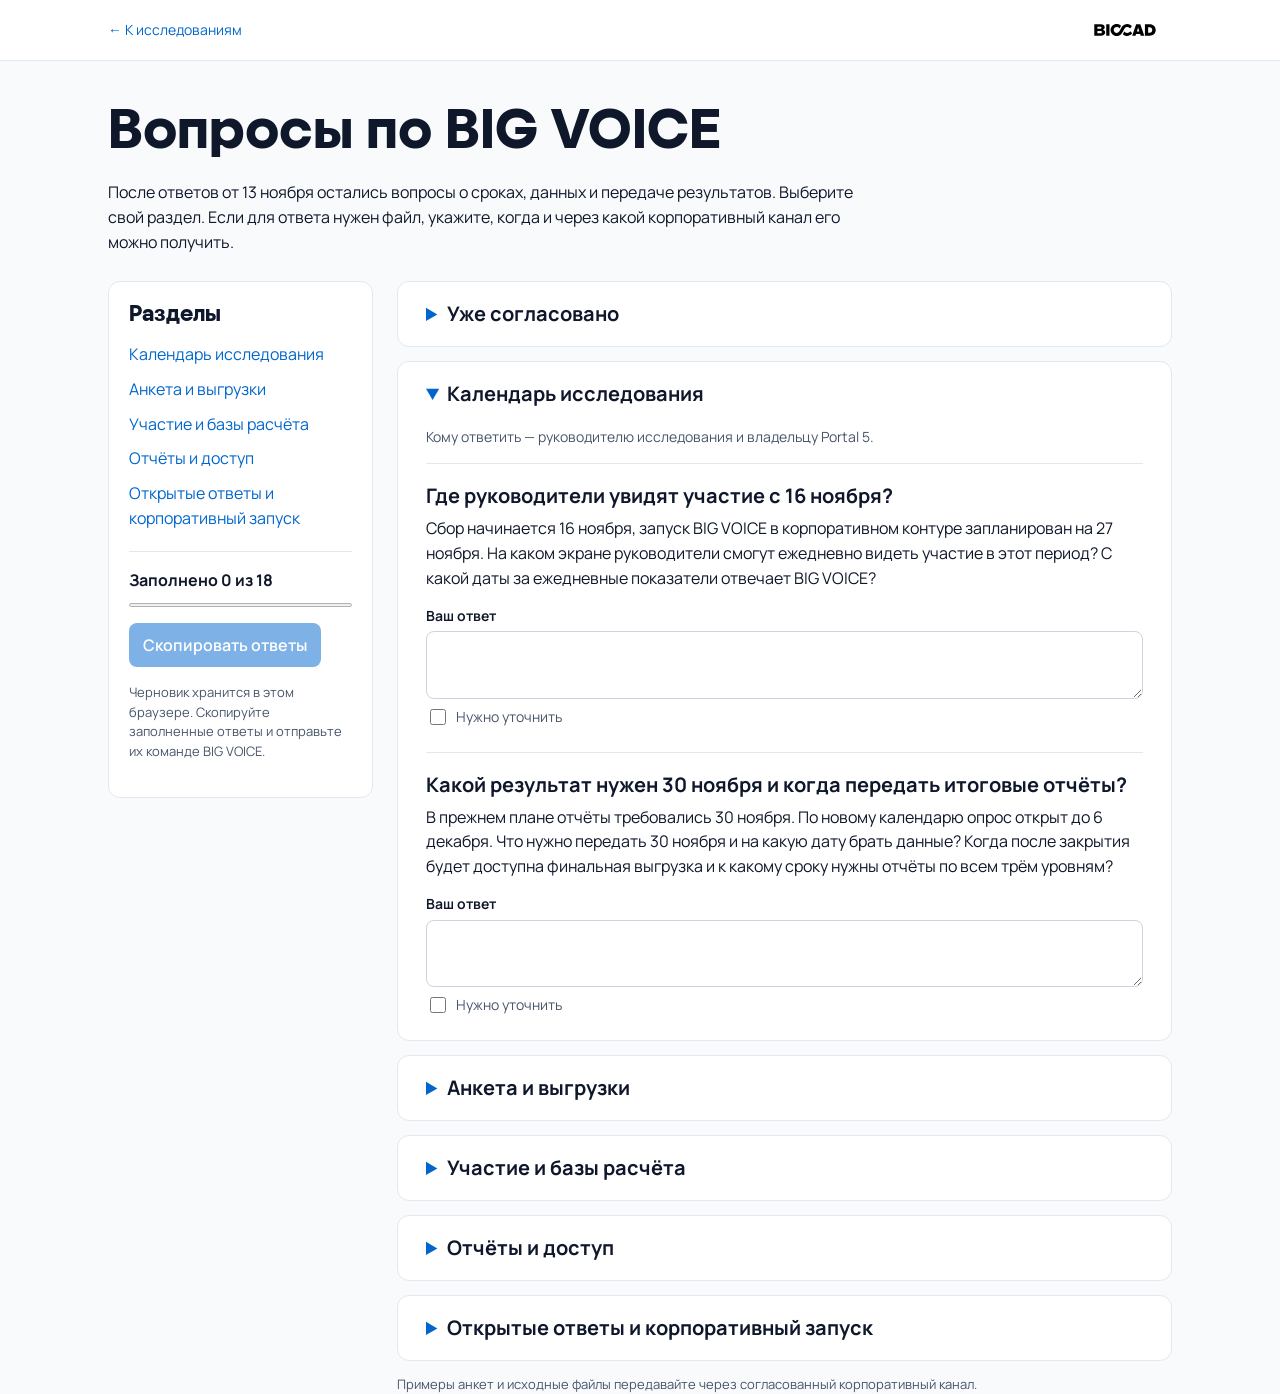
==== commit 1695f8c5: "Refresh outstanding customer questions after November 13 review" ====
--- a/decisions.html
+++ b/decisions.html
@@ -20,102 +20,97 @@
     [hidden]{display:none!important}@media(max-width:800px){.layout{grid-template-columns:1fr;gap:16px}aside{position:static}nav{grid-template-columns:repeat(auto-fit,minmax(165px,1fr))}.intro{padding:26px 0 18px}}
   </style></head><body>
   <header><div class="wrap"><a href="./">← К исследованиям</a><img src="./portal5/assets/logo-full.svg" alt="BIOCAD"></div></header>
-  <main class="wrap"><div class="intro"><h1>Вопросы по BIG VOICE</h1><p>Выберите свой раздел и ответьте на вопросы, по которым можете принять решение. Если нужны коллеги или материалы, отметьте «Нужно уточнить» и укажите, к кому обратиться.</p></div>
-  <div class="layout"><aside><h2>Разделы</h2><nav aria-label="Разделы протокола"><a href="#section-source-format">Выгрузка и участие</a><a href="#section-scales">Расчёт показателей</a><a href="#section-hierarchy">Доступ и отчёты</a><a href="#section-moderation">Комментарии и план действий</a><a href="#section-environment">Передача в корпоративный контур</a></nav>
-    <div class="share"><strong id="progress">Заполнено 0 из 19</strong><progress id="progress-bar" max="19" value="0" aria-labelledby="progress"></progress>
+  <main class="wrap"><div class="intro"><h1>Вопросы по BIG VOICE</h1><p>После ответов от 13 ноября остались вопросы о сроках, данных и передаче результатов. Выберите свой раздел. Если для ответа нужен файл, укажите, когда и через какой корпоративный канал его можно получить.</p></div>
+  <div class="layout"><aside><h2>Разделы</h2><nav aria-label="Разделы протокола"><a href="#section-field-dashboard">Календарь исследования</a><a href="#section-questionnaire-files">Анкета и выгрузки</a><a href="#section-participation-disclosure">Участие и базы расчёта</a><a href="#section-report-formats">Отчёты и доступ</a><a href="#section-quote-approval">Открытые ответы и корпоративный запуск</a></nav>
+    <div class="share"><strong id="progress">Заполнено 0 из 18</strong><progress id="progress-bar" max="18" value="0" aria-labelledby="progress"></progress>
     <button type="button" id="copy" disabled>Скопировать ответы</button><p><small id="storage">Черновик хранится в этом браузере. Скопируйте заполненные ответы и отправьте их команде BIG VOICE.</small></p>
     <small role="status" id="copy-status"></small><div id="manual" hidden><label for="protocol-text">Текст для отправки</label><textarea readonly id="protocol-text" rows="8"></textarea></div></div>
-    </aside><div><details class="sheet"><summary>Уже согласовано</summary><ul><li>Опрос проводится в существующей системе. В BIG VOICE вручную загружают XLSX для анализа и сборки отчётов.</li><li>Для отчётов 2026 нужны шесть показателей: eNPS, mNPS, удовлетворённость, вовлечённость, условия работы (EVP) и NPS волонтёрства. Исторические отчёты служат образцом оформления и методики.</li><li>Для раскрытия результата требуется минимум пять человек, ответивших на конкретный вопрос в выбранном срезе. Число приглашённых для расчёта общего охвата можно указать при загрузке.</li><li>К 30 ноября нужны общий отчёт, отчёты подразделений и персональные отчёты руководителей. Для корпоративной поставки предусмотрены PDF и PPTX. Руководитель может добавлять текстовые выводы вручную.</li></ul></details>
-    <details class="sheet topic" id="section-source-format" open><summary>Выгрузка и участие</summary><p class="audience">Кому ответить — владельцу системы опросов и руководителю исследования.</p><article data-question="source-format">
-    <h3>Как устроена выгрузка 2026 года?</h3><p>Сводка по вопросам уже получена. Для настройки импорта нужен запрошенный ранее обезличенный пример, где одна строка соответствует одной анкете. Какие поля задают идентификатор анкеты, версию вопроса, коды вариантов и условия показа? Укажите, у кого есть справочник к файлу.</p>
-    <label class="answer-label" for="answer-source-format">Ваш ответ<span class="sr"> — Как устроена выгрузка 2026 года?</span></label>
-    <textarea id="answer-source-format" rows="2"></textarea>
-    <label class="check"><input type="checkbox"> Нужно уточнить<span class="sr"> — Как устроена выгрузка 2026 года?</span></label>
-  </article><article data-question="delivery">
-    <h3>Какие выгрузки понадобятся до закрытия опроса?</h3><p>Нужны ли промежуточные отчёты и с какой периодичностью? В каждом файле будут все анкеты на дату выгрузки или только новые и изменённые? По какому признаку распознать повтор? Когда после закрытия поступит финальный файл для отчётов к 30 ноября?</p>
-    <label class="answer-label" for="answer-delivery">Ваш ответ<span class="sr"> — Какие выгрузки понадобятся до закрытия опроса?</span></label>
-    <textarea id="answer-delivery" rows="2"></textarea>
-    <label class="check"><input type="checkbox"> Нужно уточнить<span class="sr"> — Какие выгрузки понадобятся до закрытия опроса?</span></label>
-  </article><article data-question="participation">
-    <h3>Где учитываются приглашённые и кому отправляют напоминания?</h3><p>Кто предоставляет общее число приглашённых на ту же дату, что и выгрузка? Останутся ли поимённые списки прошедших опрос и отправка напоминаний в действующей системе опросов?</p>
-    <label class="answer-label" for="answer-participation">Ваш ответ<span class="sr"> — Где учитываются приглашённые и кому отправляют напоминания?</span></label>
-    <textarea id="answer-participation" rows="2"></textarea>
-    <label class="check"><input type="checkbox"> Нужно уточнить<span class="sr"> — Где учитываются приглашённые и кому отправляют напоминания?</span></label>
-  </article></details><details class="sheet topic" id="section-scales" ><summary>Расчёт показателей</summary><p class="audience">Кому ответить — методологу исследования. Для проверки подойдёт небольшой контрольный пример с ожидаемыми результатами.</p><article data-question="scales">
-    <h3>Какие шкалы и базы брать из анкеты?</h3><p>Как закодированы шкалы в матрицах 2.1, 4.1 и 10.1? В вопросе 8.2 можно выбрать несколько вариантов, расставить их по порядку или сделать и то и другое? Как учитывать незавершённые анкеты, пропуски, «затрудняюсь», «не знаком с проектом» и вопросы, которые человеку не задавались?</p>
-    <label class="answer-label" for="answer-scales">Ваш ответ<span class="sr"> — Какие шкалы и базы брать из анкеты?</span></label>
-    <textarea id="answer-scales" rows="2"></textarea>
-    <label class="check"><input type="checkbox"> Нужно уточнить<span class="sr"> — Какие шкалы и базы брать из анкеты?</span></label>
-  </article><article data-question="nps-satisfaction">
-    <h3>Как считать рекомендации и удовлетворённость?</h3><p>Для eNPS работодателя и mNPS руководителя предлагаем вычитать долю оценок 0–6 из доли оценок 9–10 среди ответивших по шкале 0–10. Оценки 7–8 входят в базу. Подходит ли этот расчёт также для NPS волонтёрства и какие участники туда входят — текущего года, прошлых лет или обеих групп? Для удовлетворённости берём долю «полностью удовлетворён» или объединяем несколько ответов?</p>
-    <label class="answer-label" for="answer-nps-satisfaction">Ваш ответ<span class="sr"> — Как считать рекомендации и удовлетворённость?</span></label>
-    <textarea id="answer-nps-satisfaction" rows="2"></textarea>
-    <label class="check"><input type="checkbox"> Нужно уточнить<span class="sr"> — Как считать рекомендации и удовлетворённость?</span></label>
-  </article><article data-question="engagement-evp">
-    <h3>Как свести вовлечённость и EVP?</h3><p>Для вовлечённости предлагаем усреднять доли «полностью согласен» по трём вопросам: отзывы о компании, намерение остаться на два года и мотивация. Какие вопросы и веса применять в 2026 году? Для EVP уточните список утверждений, границы согласных, нейтральных и несогласных на фактической шкале. Нужен ли общий балл EVP и как его считать? Кто сверит контрольные значения шести показателей?</p>
-    <label class="answer-label" for="answer-engagement-evp">Ваш ответ<span class="sr"> — Как свести вовлечённость и EVP?</span></label>
-    <textarea id="answer-engagement-evp" rows="2"></textarea>
-    <label class="check"><input type="checkbox"> Нужно уточнить<span class="sr"> — Как свести вовлечённость и EVP?</span></label>
-  </article><article data-question="small-base">
-    <h3>Когда ставить отметку «Малая база»?</h3><p>Как в 2025 году решали, что уже опубликованный результат нужно пометить звёздочкой? Такая пометка встречалась и при 69 ответивших. Какое правило применять в 2026 году и к каким показателям?</p>
-    <label class="answer-label" for="answer-small-base">Ваш ответ<span class="sr"> — Когда ставить отметку «Малая база»?</span></label>
-    <textarea id="answer-small-base" rows="2"></textarea>
-    <label class="check"><input type="checkbox"> Нужно уточнить<span class="sr"> — Когда ставить отметку «Малая база»?</span></label>
-  </article><article data-question="significance">
-    <h3>Когда разницу считать статистически значимой?</h3><p>С кем в 2025 году сравнивали подразделение — со всей компанией, с остальными подразделениями или с другой группой? Какой статистический тест и уровень значимости применяли? Нужна ли эта проверка в 2026 году и для каких сравнений достаточно показать разницу в пунктах?</p>
-    <label class="answer-label" for="answer-significance">Ваш ответ<span class="sr"> — Когда разницу считать статистически значимой?</span></label>
-    <textarea id="answer-significance" rows="2"></textarea>
-    <label class="check"><input type="checkbox"> Нужно уточнить<span class="sr"> — Когда разницу считать статистически значимой?</span></label>
-  </article></details><details class="sheet topic" id="section-hierarchy" ><summary>Доступ и отчёты</summary><p class="audience">Кому ответить — руководителю исследования, владельцу оргструктуры и представителю руководителей.</p><article data-question="hierarchy">
-    <h3>Как определить команду руководителя и границы доступа?</h3><p>Из какого справочника брать подразделение и прямого руководителя на дату опроса? Есть ли в нём устойчивые идентификаторы? В персональный отчёт входят только прямые подчинённые или также вложенные подразделения? Может ли руководитель видеть общий результат компании для сравнения?</p>
-    <label class="answer-label" for="answer-hierarchy">Ваш ответ<span class="sr"> — Как определить команду руководителя и границы доступа?</span></label>
-    <textarea id="answer-hierarchy" rows="2"></textarea>
-    <label class="check"><input type="checkbox"> Нужно уточнить<span class="sr"> — Как определить команду руководителя и границы доступа?</span></label>
-  </article><article data-question="filters">
-    <h3>Какие фильтры нужны руководителю?</h3><p>Какие признаки нужны для разбора ответов на экране, а какие должны попасть в итоговый отчёт? Например, подразделение, площадка, стаж, категория должности или прямая команда. Приведите один срез, которым руководитель воспользуется на встрече.</p>
-    <label class="answer-label" for="answer-filters">Ваш ответ<span class="sr"> — Какие фильтры нужны руководителю?</span></label>
-    <textarea id="answer-filters" rows="2"></textarea>
-    <label class="check"><input type="checkbox"> Нужно уточнить<span class="sr"> — Какие фильтры нужны руководителю?</span></label>
-  </article><article data-question="permissions">
-    <h3>Кто может менять данные, отчёты и скачивать результаты?</h3><p>Какие действия разрешены аналитику и руководителю — загрузить или удалить исследование, создать, изменить, удалить или скачать отчёт, выгрузить агрегаты графика в PNG и XLSX? Нужны ли кому-либо построчные выгрузки? Если да, укажите получателя, цель и разрешённые поля.</p><p>Если у руководителя одновременно открыты персональный и подразделенческий отчёты, в какие из них он может добавить график или одобренную цитату? Может ли он дополнять отчёт, созданный другим сотрудником?</p>
-    <label class="answer-label" for="answer-permissions">Ваш ответ<span class="sr"> — Кто может менять данные, отчёты и скачивать результаты?</span></label>
-    <textarea id="answer-permissions" rows="2"></textarea>
-    <label class="check"><input type="checkbox"> Нужно уточнить<span class="sr"> — Кто может менять данные, отчёты и скачивать результаты?</span></label>
-  </article><article data-question="report-layout">
-    <h3>Что руководителю нужно на первой странице отчёта?</h3><p>В обновлённом примере рядом с выводом стоит таблица показателей подразделения и компании. Какие показатели оставить на первом слайде, а какие перенести в подробную часть? Какие блоки из общих и подразделенческих отчётов 2025 сохранить? Есть ли отдельный образец персонального отчёта?</p>
-    <label class="answer-label" for="answer-report-layout">Ваш ответ<span class="sr"> — Что руководителю нужно на первой странице отчёта?</span></label>
-    <textarea id="answer-report-layout" rows="2"></textarea>
-    <label class="check"><input type="checkbox"> Нужно уточнить<span class="sr"> — Что руководителю нужно на первой странице отчёта?</span></label>
-  </article><article data-question="report-acceptance">
-    <h3>Кто готовит выводы и принимает три вида отчётов?</h3><p>Укажите ответственных за текст выводов и приёмку общего, подразделенческого и персонального отчётов к 30 ноября. Подходит ли формат слайдов 16:9 и в каких приложениях нужно проверить PDF и презентацию перед передачей?</p>
-    <label class="answer-label" for="answer-report-acceptance">Ваш ответ<span class="sr"> — Кто готовит выводы и принимает три вида отчётов?</span></label>
-    <textarea id="answer-report-acceptance" rows="2"></textarea>
-    <label class="check"><input type="checkbox"> Нужно уточнить<span class="sr"> — Кто готовит выводы и принимает три вида отчётов?</span></label>
-  </article></details><details class="sheet topic" id="section-moderation" ><summary>Комментарии и план действий</summary><p class="audience">Кому ответить — владельцу исследования, модератору и представителю руководителей.</p><article data-question="moderation">
-    <h3>Какая работа с комментариями нужна в первой версии?</h3><p>Нужны ли сводка по темам, одобренные цитаты в отчёте и карта проблем взаимодействия? Кто размечает тему и тональность каждого ответа, кто обезличивает текст и кто окончательно одобряет цитату? Что видит руководитель своего подразделения и участвует ли он в проверке?</p>
-    <label class="answer-label" for="answer-moderation">Ваш ответ<span class="sr"> — Какая работа с комментариями нужна в первой версии?</span></label>
-    <textarea id="answer-moderation" rows="2"></textarea>
-    <label class="check"><input type="checkbox"> Нужно уточнить<span class="sr"> — Какая работа с комментариями нужна в первой версии?</span></label>
-  </article><article data-question="redaction">
-    <h3>Какие детали подсвечивать перед одобрением цитаты?</h3><p>По каким справочникам можно распознавать имена, должности, названия проектов и небольших команд? Как определяется малая команда для проверки текста? Укажите владельца справочника или приведите вымышленный пример фразы, которую модератор должен обезличить.</p>
-    <label class="answer-label" for="answer-redaction">Ваш ответ<span class="sr"> — Какие детали подсвечивать перед одобрением цитаты?</span></label>
-    <textarea id="answer-redaction" rows="2"></textarea>
-    <label class="check"><input type="checkbox"> Нужно уточнить<span class="sr"> — Какие детали подсвечивать перед одобрением цитаты?</span></label>
+    </aside><div><details class="sheet"><summary>Уже согласовано</summary><ul><li>Для шести основных показателей определены формулы и контрольные значения для сверки. В первый релиз входят динамика за 2023–2026 годы, ИИ-разбор открытых ответов и рекомендации по агрегированным показателям.</li><li>Результаты доступны на уровне компании, направления бизнеса и департамента. Отчёт департамента предназначен его директору. По отдельным руководителям и прямым командам результаты не выводятся.</li><li>Для показа результата нужны минимум пять ответивших на конкретный вопрос после фильтрации. Если маленькую группу можно вычислить вычитанием, скрываются обе части.</li><li>Участие обновляется минимум раз в сутки. Цель — 90% по компании и каждому подразделению. Отправленные анкеты учитываются по статусу Portal 5, численность приглашённых предоставляет HR на дату старта.</li></ul></details>
+    <details class="sheet topic" id="section-field-dashboard" open><summary>Календарь исследования</summary><p class="audience">Кому ответить — руководителю исследования и владельцу Portal 5.</p><article data-question="field-dashboard">
+    <h3>Где руководители увидят участие с 16 ноября?</h3><p>Сбор начинается 16 ноября, запуск BIG VOICE в корпоративном контуре запланирован на 27 ноября. На каком экране руководители смогут ежедневно видеть участие в этот период? С какой даты за ежедневные показатели отвечает BIG VOICE?</p>
+    <label class="answer-label" for="answer-field-dashboard">Ваш ответ<span class="sr"> — Где руководители увидят участие с 16 ноября?</span></label>
+    <textarea id="answer-field-dashboard" rows="2"></textarea>
+    <label class="check"><input type="checkbox"> Нужно уточнить<span class="sr"> — Где руководители увидят участие с 16 ноября?</span></label>
+  </article><article data-question="final-calendar">
+    <h3>Какой результат нужен 30 ноября и когда передать итоговые отчёты?</h3><p>В прежнем плане отчёты требовались 30 ноября. По новому календарю опрос открыт до 6 декабря. Что нужно передать 30 ноября и на какую дату брать данные? Когда после закрытия будет доступна финальная выгрузка и к какому сроку нужны отчёты по всем трём уровням?</p>
+    <label class="answer-label" for="answer-final-calendar">Ваш ответ<span class="sr"> — Какой результат нужен 30 ноября и когда передать итоговые отчёты?</span></label>
+    <textarea id="answer-final-calendar" rows="2"></textarea>
+    <label class="check"><input type="checkbox"> Нужно уточнить<span class="sr"> — Какой результат нужен 30 ноября и когда передать итоговые отчёты?</span></label>
+  </article></details><details class="sheet topic" id="section-questionnaire-files" ><summary>Анкета и выгрузки</summary><p class="audience">Кому ответить — владельцу системы опросов, методологу и HR.</p><article data-question="questionnaire-files">
+    <h3>Когда будут доступны финальная анкета и пример выгрузки?</h3><p>Для настройки импорта нужны анкета 3.6, справочник вопросов с кодами вариантов и условиями показа, а также обезличенный пример с одной строкой на анкету. Как получить эти материалы? В примере важно увидеть, как записаны пропуск, вопрос вне маршрута, статус отправки и длительность заполнения, если платформа её сохраняет.</p>
+    <label class="answer-label" for="answer-questionnaire-files">Ваш ответ<span class="sr"> — Когда будут доступны финальная анкета и пример выгрузки?</span></label>
+    <textarea id="answer-questionnaire-files" rows="2"></textarea>
+    <label class="check"><input type="checkbox"> Нужно уточнить<span class="sr"> — Когда будут доступны финальная анкета и пример выгрузки?</span></label>
+  </article><article data-question="daily-files">
+    <h3>Как будет поступать ежедневное обновление?</h3><p>Кто передаёт данные и к какому времени они доступны? Файл содержит все анкеты на дату выгрузки или только изменения? Если поступают изменения, по какому обезличенному идентификатору распознать исправленную или повторно выгруженную анкету?</p>
+    <label class="answer-label" for="answer-daily-files">Ваш ответ<span class="sr"> — Как будет поступать ежедневное обновление?</span></label>
+    <textarea id="answer-daily-files" rows="2"></textarea>
+    <label class="check"><input type="checkbox"> Нужно уточнить<span class="sr"> — Как будет поступать ежедневное обновление?</span></label>
+  </article><article data-question="hr-files">
+    <h3>Когда HR сможет передать справочники и численность приглашённых?</h3><p>Для расчёта участия нужны численность на дату старта и соответствие «департамент → направление бизнеса». Для сравнения лет нужна таблица соответствия подразделений за 2023–2026 годы. В каком виде и когда будут доступны эти материалы?</p>
+    <label class="answer-label" for="answer-hr-files">Ваш ответ<span class="sr"> — Когда HR сможет передать справочники и численность приглашённых?</span></label>
+    <textarea id="answer-hr-files" rows="2"></textarea>
+    <label class="check"><input type="checkbox"> Нужно уточнить<span class="sr"> — Когда HR сможет передать справочники и численность приглашённых?</span></label>
+  </article><article data-question="history-files">
+    <h3>Какие выгрузки прошлых лет доступны для пересчёта?</h3><p>Для проверки методики первым нужен обезличенный файл индивидуальных анкет за 2025 год. Когда и где можно получить его и файлы за 2023 и 2024 годы? По каким волнам сохранились словари вопросов и вариантов ответа?</p>
+    <label class="answer-label" for="answer-history-files">Ваш ответ<span class="sr"> — Какие выгрузки прошлых лет доступны для пересчёта?</span></label>
+    <textarea id="answer-history-files" rows="2"></textarea>
+    <label class="check"><input type="checkbox"> Нужно уточнить<span class="sr"> — Какие выгрузки прошлых лет доступны для пересчёта?</span></label>
+  </article></details><details class="sheet topic" id="section-participation-disclosure" ><summary>Участие и базы расчёта</summary><p class="audience">Кому ответить — методологу исследования и ответственному за конфиденциальность.</p><article data-question="participation-disclosure">
+    <h3>Что показывать об участии, если в департаменте меньше пяти человек?</h3><p>В правилах дашборда для факта прохождения предусмотрено исключение, а в итоговом комментарии порог пяти указан без исключений. Например, опрос назначен четырём сотрудникам, трое его прошли. Можно ли директору показать «3 из 4», процент и число недостающих анкет? Что в этом случае видят остальные пользователи дашборда?</p>
+    <label class="answer-label" for="answer-participation-disclosure">Ваш ответ<span class="sr"> — Что показывать об участии, если в департаменте меньше пяти человек?</span></label>
+    <textarea id="answer-participation-disclosure" rows="2"></textarea>
+    <label class="check"><input type="checkbox"> Нужно уточнить<span class="sr"> — Что показывать об участии, если в департаменте меньше пяти человек?</span></label>
+  </article><article data-question="eligible-questions">
+    <h3>Как проверить заполнение 80% вопросов при ветвлении анкеты?</h3><p>Если платформа передаёт неотправленные анкеты, для расчёта показателей задан минимум 80% закрытых вопросов. Если сотруднику не показывали блок для руководителей, брать за основу только вопросы, которые ему задали? Входят ли в этот расчёт необязательные закрытые вопросы «о себе»?</p>
+    <label class="answer-label" for="answer-eligible-questions">Ваш ответ<span class="sr"> — Как проверить заполнение 80% вопросов при ветвлении анкеты?</span></label>
+    <textarea id="answer-eligible-questions" rows="2"></textarea>
+    <label class="check"><input type="checkbox"> Нужно уточнить<span class="sr"> — Как проверить заполнение 80% вопросов при ветвлении анкеты?</span></label>
+  </article></details><details class="sheet topic" id="section-report-formats" ><summary>Отчёты и доступ</summary><p class="audience">Кому ответить — руководителю исследования, представителю директоров и владельцу данных.</p><article data-question="report-formats">
+    <h3>Нужна ли презентация PPTX вместе с PDF?</h3><p>В ответах от 13 ноября указаны просмотр в сервисе и брендированный PDF. Раньше для передачи предусматривалась также презентация. Нужен ли PPTX в первой поставке? Если да, подходит ли размер 16:9 и в каком приложении проверить файл?</p>
+    <label class="answer-label" for="answer-report-formats">Ваш ответ<span class="sr"> — Нужна ли презентация PPTX вместе с PDF?</span></label>
+    <textarea id="answer-report-formats" rows="2"></textarea>
+    <label class="check"><input type="checkbox"> Нужно уточнить<span class="sr"> — Нужна ли презентация PPTX вместе с PDF?</span></label>
+  </article><article data-question="department-summary">
+    <h3>Что директор должен увидеть на первой странице отчёта?</h3><p>Какие показатели и вывод нужны директору департамента в начале отчёта? Если уже есть подходящий образец для департамента или направления бизнеса, укажите, где его посмотреть.</p>
+    <label class="answer-label" for="answer-department-summary">Ваш ответ<span class="sr"> — Что директор должен увидеть на первой странице отчёта?</span></label>
+    <textarea id="answer-department-summary" rows="2"></textarea>
+    <label class="check"><input type="checkbox"> Нужно уточнить<span class="sr"> — Что директор должен увидеть на первой странице отчёта?</span></label>
+  </article><article data-question="report-signoff">
+    <h3>Кто принимает отчёты и утверждает рекомендации?</h3><p>Кто проверяет выводы и рекомендации ИИ перед передачей отчёта по компании, направлению и департаменту? Укажите роль для каждого уровня и кто может вернуть отчёт на правку.</p>
+    <label class="answer-label" for="answer-report-signoff">Ваш ответ<span class="sr"> — Кто принимает отчёты и утверждает рекомендации?</span></label>
+    <textarea id="answer-report-signoff" rows="2"></textarea>
+    <label class="check"><input type="checkbox"> Нужно уточнить<span class="sr"> — Кто принимает отчёты и утверждает рекомендации?</span></label>
+  </article><article data-question="role-access">
+    <h3>Какие данные и действия доступны каждой роли?</h3><p>Какие департаменты и направления видят аналитик, директор департамента и руководитель направления? Разрешено ли им видеть значения других департаментов во внутреннем рейтинге или только место своего? Укажите, кто загружает и удаляет исследования, редактирует отчёты и скачивает результаты.</p>
+    <label class="answer-label" for="answer-role-access">Ваш ответ<span class="sr"> — Какие данные и действия доступны каждой роли?</span></label>
+    <textarea id="answer-role-access" rows="2"></textarea>
+    <label class="check"><input type="checkbox"> Нужно уточнить<span class="sr"> — Какие данные и действия доступны каждой роли?</span></label>
+  </article><article data-question="action-tracking">
+    <h3>Как руководитель работает с рекомендациями после получения отчёта?</h3><p>Достаточно ли списка рекомендаций в отчёте или в сервисе нужно вести план действий? Если нужен план, кто выбирает меры, назначает исполнителей и отмечает выполнение?</p>
+    <label class="answer-label" for="answer-action-tracking">Ваш ответ<span class="sr"> — Как руководитель работает с рекомендациями после получения отчёта?</span></label>
+    <textarea id="answer-action-tracking" rows="2"></textarea>
+    <label class="check"><input type="checkbox"> Нужно уточнить<span class="sr"> — Как руководитель работает с рекомендациями после получения отчёта?</span></label>
+  </article></details><details class="sheet topic" id="section-quote-approval" ><summary>Открытые ответы и корпоративный запуск</summary><p class="audience">Кому ответить — владельцу исследования, ответственному за данные и координатору запуска.</p><article data-question="quote-approval">
+    <h3>Кто выбирает цитаты и проверяет обезличивание?</h3><p>ИИ подбирает цитаты по темам, человек выбирает их для отчёта. Кто может увидеть исходный текст, проверить замену имён и других узнаваемых деталей и одобрить окончательную формулировку? Есть ли корпоративные правила обезличивания для такой проверки?</p>
+    <label class="answer-label" for="answer-quote-approval">Ваш ответ<span class="sr"> — Кто выбирает цитаты и проверяет обезличивание?</span></label>
+    <textarea id="answer-quote-approval" rows="2"></textarea>
+    <label class="check"><input type="checkbox"> Нужно уточнить<span class="sr"> — Кто выбирает цитаты и проверяет обезличивание?</span></label>
   </article><article data-question="escalation">
     <h3>Кому передавать чувствительный сигнал?</h3><p>Какие сообщения модератор должен передавать на отдельное рассмотрение? Кто видит закрытую очередь, принимает решение и в какой срок? Что после переноса могут видеть модератор и руководитель?</p>
     <label class="answer-label" for="answer-escalation">Ваш ответ<span class="sr"> — Кому передавать чувствительный сигнал?</span></label>
     <textarea id="answer-escalation" rows="2"></textarea>
     <label class="check"><input type="checkbox"> Нужно уточнить<span class="sr"> — Кому передавать чувствительный сигнал?</span></label>
-  </article><article data-question="actions">
-    <h3>Нужен ли «План действий» в первой версии?</h3><p>Если да, как руководитель получает меры — формулирует сам, выбирает готовые рекомендации или использует оба способа? Кто готовит и обновляет список рекомендаций?</p>
-    <label class="answer-label" for="answer-actions">Ваш ответ<span class="sr"> — Нужен ли «План действий» в первой версии?</span></label>
-    <textarea id="answer-actions" rows="2"></textarea>
-    <label class="check"><input type="checkbox"> Нужно уточнить<span class="sr"> — Нужен ли «План действий» в первой версии?</span></label>
-  </article></details><details class="sheet topic" id="section-environment" ><summary>Передача в корпоративный контур</summary><p class="audience">Кому ответить — владельцу данных и координатору запуска.</p><article data-question="environment">
+  </article><article data-question="environment">
     <h3>Где можно проверить реальную выгрузку?</h3><p>Какая корпоративная площадка и канал передачи разрешены для обезличенных анкет и контрольных расчётов? Кто со стороны владельца данных и информационной безопасности подтверждает допуск?</p>
     <label class="answer-label" for="answer-environment">Ваш ответ<span class="sr"> — Где можно проверить реальную выгрузку?</span></label>
     <textarea id="answer-environment" rows="2"></textarea>
     <label class="check"><input type="checkbox"> Нужно уточнить<span class="sr"> — Где можно проверить реальную выгрузку?</span></label>
+  </article><article data-question="ai-environment">
+    <h3>Какой ИИ-сервис разрешён для обработки ответов?</h3><p>Для выделения тем нужны тексты открытых ответов, для рекомендаций — агрегированные показатели. Какой сервис в корпоративном контуре разрешён для каждой задачи? Кто предоставляет доступ для проверки и согласует хранение текстов и результатов обработки?</p>
+    <label class="answer-label" for="answer-ai-environment">Ваш ответ<span class="sr"> — Какой ИИ-сервис разрешён для обработки ответов?</span></label>
+    <textarea id="answer-ai-environment" rows="2"></textarea>
+    <label class="check"><input type="checkbox"> Нужно уточнить<span class="sr"> — Какой ИИ-сервис разрешён для обработки ответов?</span></label>
   </article><article data-question="release">
     <h3>Кто координирует запуск к 27 ноября?</h3><p>Укажите контакты по инфраструктуре (DevOps), управлению доступом (IDM) и информационной безопасности (ДИБ). Кто подтверждает доступы и сроки согласований для запуска и кому передать сборку для проверки?</p>
     <label class="answer-label" for="answer-release">Ваш ответ<span class="sr"> — Кто координирует запуск к 27 ноября?</span></label>
